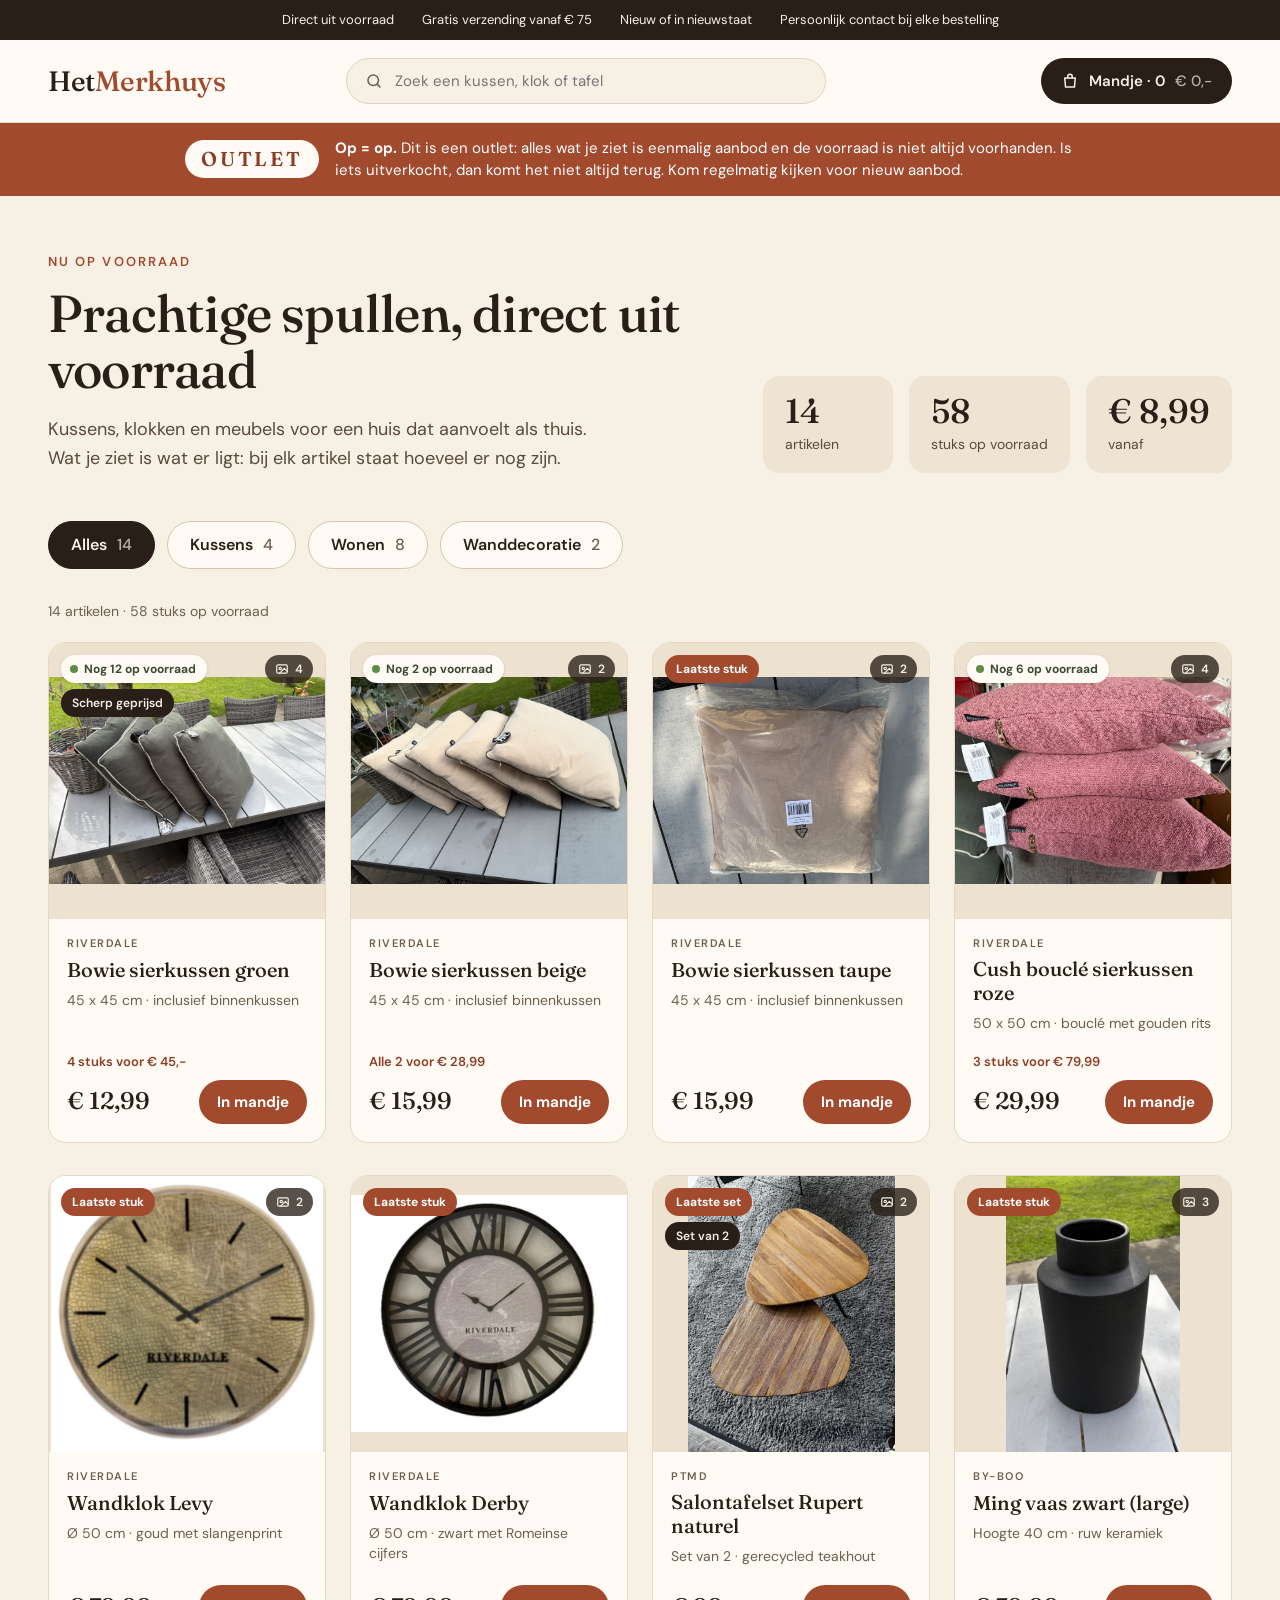
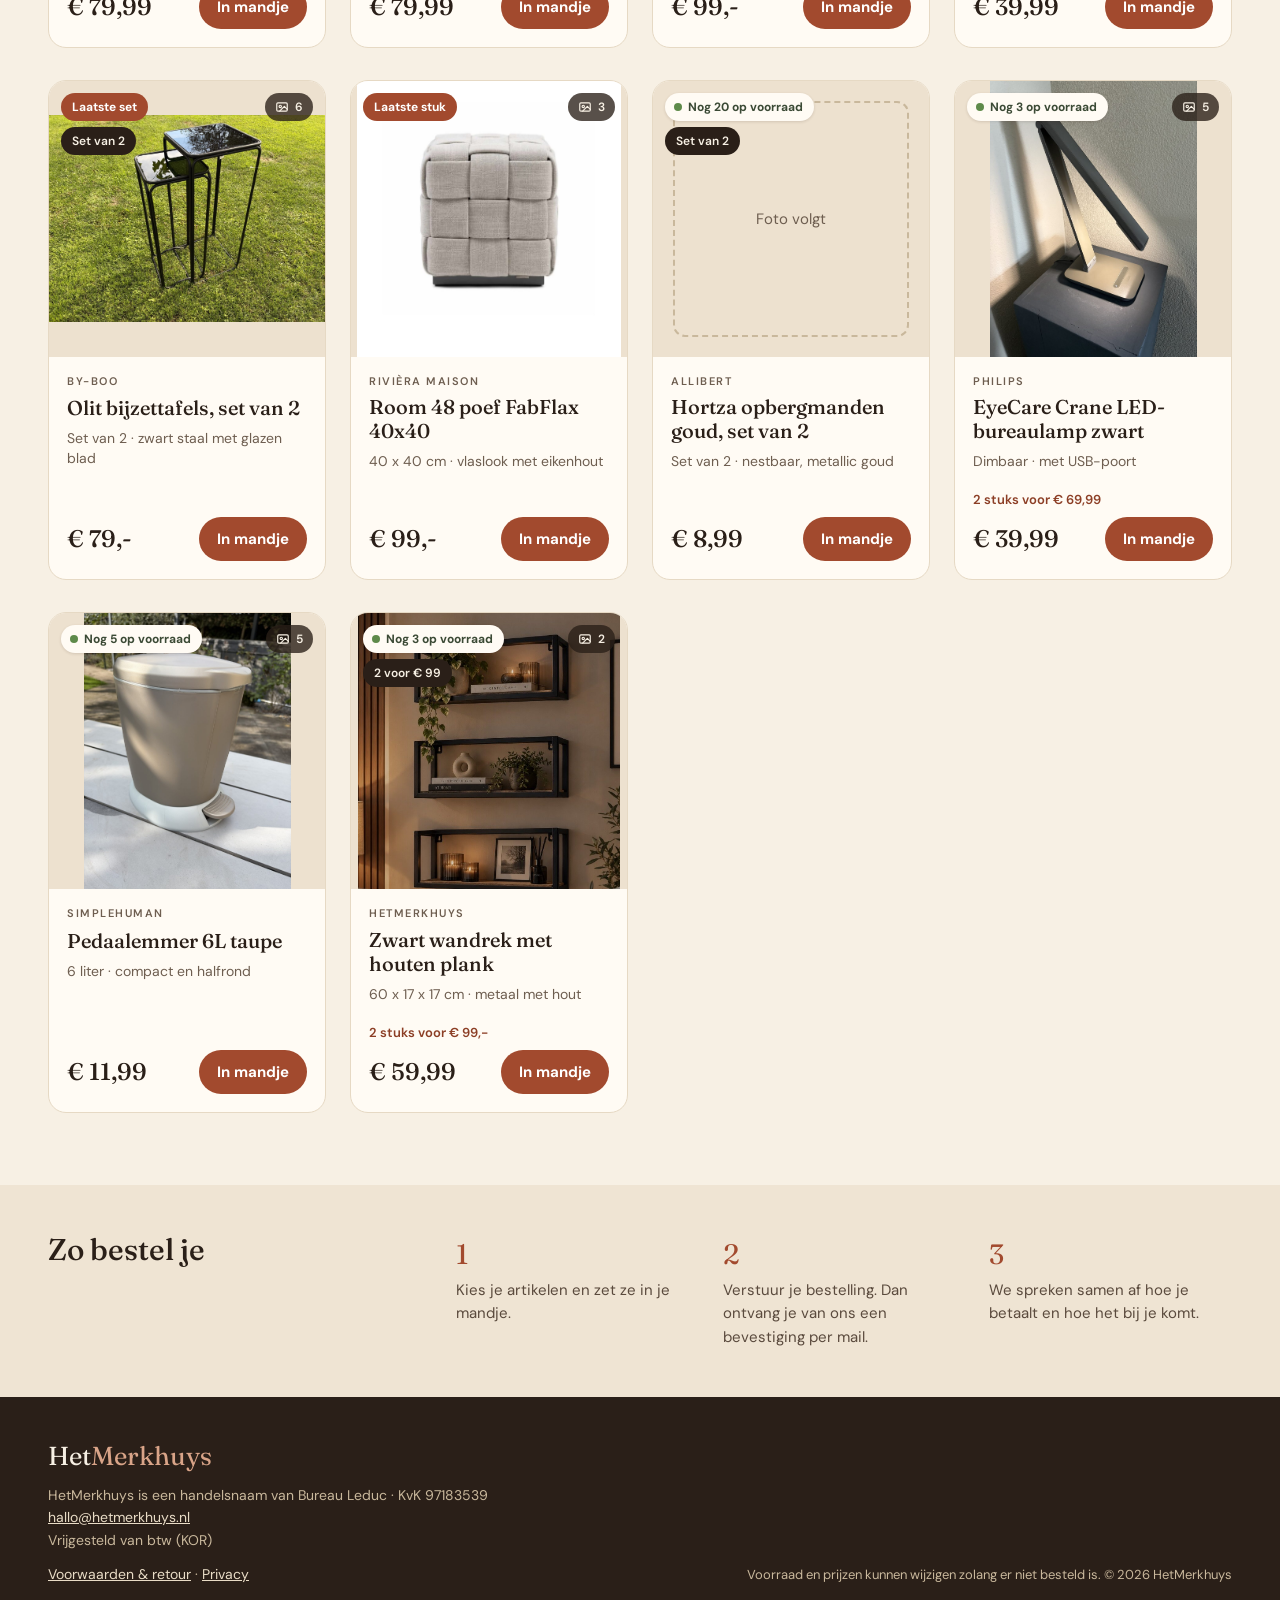
==== index.html @ 65bfba17 "Add files via upload" ====
<!DOCTYPE html>
<html lang="nl">
<head>
<meta charset="UTF-8">
<meta name="viewport" content="width=device-width, initial-scale=1.0">
<title>HetMerkhuys — Prachtige spullen, direct uit voorraad</title>
<meta name="description" content="HetMerkhuys: nieuwe sierkussens, wandklokken en woonaccessoires, direct uit voorraad leverbaar. Bij elk artikel zie je hoeveel er nog zijn.">

<link rel="preconnect" href="https://fonts.googleapis.com">
<link rel="preconnect" href="https://fonts.gstatic.com" crossorigin>
<link href="https://fonts.googleapis.com/css2?family=Fraunces:opsz,wght@9..144,400;9..144,500;9..144,600&family=DM+Sans:wght@400;500;600;700&display=swap" rel="stylesheet">

<link rel="icon" href="data:image/svg+xml,%3Csvg xmlns='http://www.w3.org/2000/svg' viewBox='0 0 100 100'%3E%3Crect width='100' height='100' rx='18' fill='%232A1F18'/%3E%3Ctext x='50' y='70' font-size='60' text-anchor='middle' fill='%23F7F0E4' font-family='Georgia,serif'%3EH%3C/text%3E%3C/svg%3E">

<link rel="stylesheet" href="style.css">
</head>
<body>

<a class="skip-link" href="#producten">Ga naar producten</a>

<div class="usp-bar">
  <span>Direct uit voorraad</span>
  <span>Gratis verzending vanaf € 75</span>
  <span>Nieuw of in nieuwstaat</span>
  <span>Persoonlijk contact bij elke bestelling</span>
</div>

<header class="site-header">
  <div class="wrap header__inner">
    <a href="#top" class="logo">Het<span>Merkhuys</span></a>

    <label class="search">
      <svg width="18" height="18" viewBox="0 0 24 24" fill="none" stroke="currentColor" stroke-width="2" stroke-linecap="round" aria-hidden="true"><circle cx="11" cy="11" r="7"></circle><path d="M20 20l-3.5-3.5"></path></svg>
      <input type="search" id="search-input" placeholder="Zoek een kussen, klok of tafel" aria-label="Zoek in het assortiment" autocomplete="off">
    </label>

    <button type="button" id="cart-toggle" class="cart-pill" aria-haspopup="dialog" aria-controls="cart-drawer" aria-expanded="false">
      <svg width="18" height="18" viewBox="0 0 24 24" fill="none" stroke="currentColor" stroke-width="2" stroke-linecap="round" stroke-linejoin="round" aria-hidden="true"><path d="M5 8h14l-1 12H6L5 8z"></path><path d="M9 8V6a3 3 0 0 1 6 0v2"></path></svg>
      <span>Mandje · <span id="cart-count">0</span></span>
      <span class="cart-pill__total" id="cart-total">€ 0,00</span>
    </button>
  </div>
</header>

<section class="outlet" aria-label="Outlet">
  <div class="wrap outlet__inner">
    <span class="outlet__tag">Outlet</span>
    <p><strong>Op = op.</strong> Dit is een outlet: alles wat je ziet is eenmalig aanbod en de voorraad is niet altijd voorhanden. Is iets uitverkocht, dan komt het niet altijd terug. Kom regelmatig kijken voor nieuw aanbod.</p>
  </div>
</section>

<main id="top">

  <section class="wrap intro">
    <div class="intro__text">
      <p class="eyebrow">Nu op voorraad</p>
      <h1>Prachtige spullen, direct uit voorraad</h1>
      <p class="intro__lead">Kussens, klokken en meubels voor een huis dat aanvoelt als thuis. Wat je ziet is wat er ligt: bij elk artikel staat hoeveel er nog zijn.</p>
    </div>
    <div class="stats" aria-label="Het aanbod in cijfers">
      <div class="stat"><div class="stat__num" id="stat-items">0</div><div class="stat__label">artikelen</div></div>
      <div class="stat"><div class="stat__num" id="stat-pieces">0</div><div class="stat__label">stuks op voorraad</div></div>
      <div class="stat"><div class="stat__num" id="stat-from">–</div><div class="stat__label">vanaf</div></div>
    </div>
  </section>

  <section class="wrap cats" aria-label="Categorieën">
    <div class="cats__row" id="cat-pills" role="group" aria-label="Categorieën"></div>
  </section>

  <section class="wrap products" id="producten">
    <p class="products__count" id="shown-label" aria-live="polite"></p>
    <div class="no-results" id="no-results" hidden>
      <p class="no-results__title">Niets gevonden</p>
      <p>Probeer een andere zoekterm of kies een andere categorie.</p>
    </div>
    <div class="grid" id="grid">
      <noscript><p>Zet JavaScript aan om het aanbod te bekijken, of mail ons op <a href="mailto:hallo@hetmerkhuys.nl">hallo@hetmerkhuys.nl</a>.</p></noscript>
    </div>
  </section>

  <section class="how">
    <div class="wrap how__inner">
      <h2>Zo bestel je</h2>
      <ol class="how__steps">
        <li><span class="how__num">1</span><p>Kies je artikelen en zet ze in je mandje.</p></li>
        <li><span class="how__num">2</span><p>Verstuur je bestelling. Dan ontvang je van ons een bevestiging per mail.</p></li>
        <li><span class="how__num">3</span><p>We spreken samen af hoe je betaalt en hoe het bij je komt.</p></li>
      </ol>
    </div>
  </section>

</main>

<footer class="site-footer">
  <div class="wrap footer__inner">
    <div>
      <div class="footer__logo">Het<span>Merkhuys</span></div>
      <p>HetMerkhuys is een handelsnaam van Bureau Leduc &middot; KvK 97183539<br>
      <a href="mailto:hallo@hetmerkhuys.nl">hallo@hetmerkhuys.nl</a><br>
      Vrijgesteld van btw (KOR)</p>
      <p class="footer__links"><a href="voorwaarden.html">Voorwaarden &amp; retour</a> &middot; <a href="privacy.html">Privacy</a></p>
    </div>
    <p class="footer__note">Voorraad en prijzen kunnen wijzigen zolang er niet besteld is. &copy; <span id="year"></span> HetMerkhuys</p>
  </div>
</footer>

<!-- Mandjebalk -->
<div class="cartbar" id="cartbar" hidden>
  <div class="cartbar__inner">
    <span id="cartbar-text"></span>
    <button type="button" class="btn btn--accent" id="cartbar-open">Mandje bekijken</button>
  </div>
</div>

<!-- Melding -->
<div class="toast" id="toast" role="status" aria-live="polite"></div>

<!-- Mandje (zijpaneel) -->
<div class="overlay" id="cart-overlay" hidden></div>
<aside class="drawer" id="cart-drawer" role="dialog" aria-modal="true" aria-label="Je mandje" aria-hidden="true">
  <div class="drawer__head">
    <h2>Je mandje</h2>
    <button type="button" class="iconbtn" id="cart-close" aria-label="Mandje sluiten">
      <svg width="18" height="18" viewBox="0 0 24 24" fill="none" stroke="currentColor" stroke-width="2.2" stroke-linecap="round" aria-hidden="true"><path d="M6 6l12 12M18 6L6 18"></path></svg>
    </button>
  </div>
  <p class="drawer__empty" id="cart-empty">Je mandje is nog leeg. Kies iets moois uit het aanbod.</p>
  <ul class="drawer__items" id="cart-items"></ul>
  <div class="drawer__foot">
    <fieldset class="delivery">
      <legend>Levering</legend>
      <label class="delivery__opt"><input type="radio" name="delivery" value="verzenden" checked><span>Verzenden met PostNL <small>(binnen Nederland)</small></span></label>
      <label class="delivery__opt"><input type="radio" name="delivery" value="ophalen"><span>Ophalen <small>(gratis)</small></span></label>
    </fieldset>
    <div class="drawer__row"><span>Producten</span><span id="cart-goods">€ 0,00</span></div>
    <div class="drawer__row"><span>Verzending</span><span id="cart-ship">–</span></div>
    <p class="drawer__shiphint" id="cart-shiphint"></p>
    <div class="drawer__total"><span>Totaal</span><strong id="cart-sum">€ 0,00</strong></div>
    <p class="drawer__hint" id="cart-hint">Gratis verzending (PostNL, Nederland) vanaf € 75 geldt voor bestellingen die in één gemiddeld pakket passen (max. 10 kg en 100 x 50 x 50 cm). Per extra pakket rekenen we € 6,95. Je bestelt door ons een mail te sturen. Daarna spreken we samen af hoe je betaalt en hoe het bij je komt. Binnen 14 dagen retour mogelijk, retourkosten zijn voor de klant. Zie <a href="voorwaarden.html">voorwaarden &amp; retour</a>.</p>
    <p class="drawer__error" id="cart-error" role="alert" hidden></p>
    <a class="btn btn--accent btn--block" id="cart-checkout" href="#" aria-disabled="true">Bestelling versturen</a>
  </div>
</aside>

<!-- Productdetail -->
<div class="modal" id="modal" hidden>
  <div class="modal__box" id="modal-box" role="dialog" aria-modal="true" aria-labelledby="detail-title" tabindex="-1"></div>
</div>

<script src="script.js"></script>
</body>
</html>
---- style.css ----
/* ============================================
   HetMerkhuys — warme, rustige webshop
   Kleuren: crème, terracotta, donkerbruin, saliegroen
   ============================================ */

:root {
  --bg: #F7F0E4;
  --surface: #FFFBF4;
  --tan: #EDE1CF;
  --tan-2: #EFE4D3;
  --line: #E6D9C4;
  --line-2: #D6C7AE;
  --text: #2A1F18;
  --text-2: #4A3C30;
  --muted: #6E5E50;
  --accent: #A24A2E;
  --accent-dark: #8C3E25;
  --olive: #3B4A35;
  --olive-bg: #E4E8D8;
  --green: #5E8A4A;
  --serif: 'Fraunces', Georgia, 'Times New Roman', serif;
  --sans: 'DM Sans', system-ui, -apple-system, 'Segoe UI', sans-serif;
}

*, *::before, *::after { box-sizing: border-box; }

html { scroll-behavior: smooth; }

body {
  margin: 0;
  background: var(--bg);
  color: var(--text);
  font-family: var(--sans);
  font-size: 16px;
  line-height: 1.5;
  -webkit-font-smoothing: antialiased;
}

body.is-locked { overflow: hidden; }

img { max-width: 100%; display: block; }
button, input { font-family: inherit; }
button { cursor: pointer; }
a { color: inherit; }

button:focus-visible, a:focus-visible, input:focus-visible, [tabindex]:focus-visible {
  outline: 3px solid var(--accent);
  outline-offset: 2px;
}

.wrap { max-width: 1280px; margin: 0 auto; padding-left: 48px; padding-right: 48px; }

.skip-link {
  position: absolute; left: -9999px; top: 8px; z-index: 500;
  background: var(--text); color: var(--bg); padding: 10px 16px; border-radius: 8px;
}
.skip-link:focus { left: 8px; }

/* ---- Vertrouwensbalk ---- */
.usp-bar {
  background: var(--text); color: var(--bg); font-size: 13px;
  padding: 10px 24px; display: flex; justify-content: center; gap: 28px; flex-wrap: wrap; text-align: center;
}

/* ---- Header ---- */
.site-header { background: var(--surface); border-bottom: 1px solid var(--line); }
.header__inner { display: flex; align-items: center; gap: 24px; flex-wrap: wrap; padding-top: 18px; padding-bottom: 18px; }

.logo {
  font-family: var(--serif); font-size: 28px; font-weight: 500;
  color: var(--text); text-decoration: none; letter-spacing: -0.01em;
}
.logo span { color: var(--accent); }

.search {
  flex: 1 1 280px; max-width: 480px; margin: 0 auto;
  display: flex; align-items: center; gap: 10px;
  background: var(--bg); border: 1px solid #E0D2BC; border-radius: 999px;
  padding: 0 18px; height: 46px; color: var(--muted);
}
.search input {
  flex: 1; min-width: 0; height: 100%; border: 0; background: transparent;
  font-size: 15px; color: var(--text); outline: none;
}
.search:focus-within { outline: 3px solid var(--accent); outline-offset: 2px; }

.cart-pill {
  display: inline-flex; align-items: center; gap: 10px; margin-left: auto;
  background: var(--text); color: var(--bg); border: 0; border-radius: 999px;
  padding: 0 20px; height: 46px; font-size: 15px; font-weight: 600;
}
.cart-pill__total { opacity: .7; font-weight: 500; }

/* ---- Outlet-banner ---- */
.outlet { background: var(--accent); color: #fff; }
.outlet__inner { display: flex; align-items: center; justify-content: center; gap: 16px; padding-top: 14px; padding-bottom: 14px; }
.outlet__tag {
  flex: none; background: var(--surface); color: var(--accent-dark); font-family: var(--serif);
  font-size: 20px; font-weight: 600; letter-spacing: .14em; text-transform: uppercase;
  padding: 4px 16px; border-radius: 999px;
}
.outlet p { margin: 0; font-size: 15px; line-height: 1.5; max-width: 760px; }

/* ---- Intro ---- */
.intro { display: flex; gap: 48px; align-items: flex-end; flex-wrap: wrap; padding-top: 56px; padding-bottom: 24px; }
.intro__text { flex: 1 1 520px; min-width: 0; }
.eyebrow { margin: 0 0 14px; font-size: 13px; letter-spacing: .16em; text-transform: uppercase; color: var(--accent); font-weight: 600; }
.intro h1 {
  margin: 0 0 18px; font-family: var(--serif); font-size: 52px; line-height: 1.08;
  font-weight: 500; letter-spacing: -0.015em; max-width: 640px;
}
.intro__lead { margin: 0; font-size: 18px; line-height: 1.6; color: #5A4A3D; max-width: 560px; }

.stats { display: flex; gap: 16px; flex-wrap: wrap; }
.stat { background: var(--tan-2); border-radius: 16px; padding: 18px 22px; min-width: 130px; }
.stat__num { font-family: var(--serif); font-size: 34px; font-weight: 500; line-height: 1; }
.stat__label { margin-top: 6px; font-size: 14px; color: #5A4A3D; }

/* ---- Categorieën ---- */
.cats { padding-top: 24px; padding-bottom: 8px; }
.cats__row { display: flex; gap: 12px; flex-wrap: wrap; }
.pill {
  display: inline-flex; align-items: center; gap: 10px; height: 48px; padding: 0 22px;
  border-radius: 999px; border: 1.5px solid var(--line-2); background: var(--surface);
  color: var(--text); font-size: 16px; font-weight: 600;
}
.pill__count { color: var(--muted); font-weight: 500; }
.pill:hover { border-color: var(--text); }
.pill[aria-pressed="true"] { background: var(--text); border-color: var(--text); color: var(--bg); }
.pill[aria-pressed="true"] .pill__count { color: var(--bg); opacity: .7; }

/* ---- Producten ---- */
.products { padding-top: 24px; padding-bottom: 72px; }
.products__count { margin: 0 0 20px; font-size: 14px; color: var(--muted); }

.no-results {
  background: var(--surface); border: 1px dashed var(--line-2); border-radius: 18px;
  padding: 48px 24px; text-align: center; color: #5A4A3D; margin-bottom: 24px;
}
.no-results p { margin: 0; font-size: 15px; }
.no-results .no-results__title { font-family: var(--serif); font-size: 24px; margin-bottom: 6px; color: var(--text); }

.grid { display: grid; grid-template-columns: repeat(4, minmax(0, 1fr)); gap: 32px 24px; }

.tile {
  display: flex; flex-direction: column; background: var(--surface);
  border: 1px solid var(--line); border-radius: 18px; overflow: hidden;
  transition: box-shadow .2s ease, transform .2s ease;
}
.tile:hover { box-shadow: 0 16px 36px rgba(60, 40, 25, .14); transform: translateY(-3px); }

.tile__media { position: relative; aspect-ratio: 1 / 1; background: var(--tan); overflow: hidden; }
.tile__open { position: absolute; inset: 0; width: 100%; height: 100%; padding: 0; border: 0; background: transparent; display: block; }
.tile__open img { width: 100%; height: 100%; object-fit: contain; }
.tile__img2 { position: absolute; inset: 0; background: var(--tan); opacity: 0; transition: opacity .25s ease; }
.tile__media:hover .tile__img2, .tile__media:focus-within .tile__img2 { opacity: 1; }
.tile__nophoto {
  position: absolute; inset: 20px; border: 2px dashed #C9B89C; border-radius: 12px;
  display: flex; align-items: center; justify-content: center; color: var(--muted); font-size: 15px;
}

.badges { position: absolute; left: 12px; top: 12px; display: flex; flex-direction: column; align-items: flex-start; gap: 6px; pointer-events: none; }
.badge { font-size: 12px; font-weight: 700; padding: 5px 11px; border-radius: 999px; }
.badge--last { background: var(--accent); color: #fff; }
.badge--stock { background: var(--surface); color: var(--olive); display: inline-flex; align-items: center; gap: 6px; padding-left: 9px; box-shadow: 0 1px 3px rgba(60, 40, 25, .15); }
.badge--stock::before { content: ""; width: 8px; height: 8px; border-radius: 50%; background: var(--green); }
.badge--note { background: var(--text); color: var(--bg); font-weight: 600; }

.photocount {
  position: absolute; right: 12px; top: 12px; display: inline-flex; align-items: center; gap: 6px;
  background: rgba(42, 31, 24, .78); color: var(--bg); font-size: 12px; font-weight: 600;
  padding: 5px 10px; border-radius: 999px; pointer-events: none;
}

.tile__body { padding: 16px 18px 18px; display: flex; flex-direction: column; gap: 6px; flex: 1; }
.tile__brand { font-size: 11px; letter-spacing: .14em; text-transform: uppercase; color: var(--muted); font-weight: 600; }
.tile__name { margin: 0; }
.tile__name button {
  padding: 0; border: 0; background: none; text-align: left; color: var(--text);
  font-family: var(--serif); font-size: 20px; line-height: 1.2; font-weight: 500;
}
.tile__name button:hover { text-decoration: underline; text-underline-offset: 3px; }
.tile__spec { font-size: 14px; color: var(--muted); line-height: 1.4; }

.tile__buy { margin-top: auto; padding-top: 12px; display: flex; flex-direction: column; gap: 8px; }
.tile__buyrow { display: flex; align-items: center; justify-content: space-between; gap: 10px; }
.tile__price { font-family: var(--serif); font-size: 24px; font-weight: 500; line-height: 1.1; }
.tile__staffel { font-size: 13px; font-weight: 600; color: var(--accent-dark); }

.btn {
  display: inline-flex; align-items: center; justify-content: center; border: 0; border-radius: 999px;
  height: 44px; padding: 0 18px; font-size: 15px; font-weight: 700; white-space: nowrap; text-decoration: none;
  background: var(--accent); color: #fff; transition: background .15s ease;
}
.btn:hover { background: var(--text); }
.btn--accent { background: var(--accent); }
.btn--block { width: 100%; height: 52px; font-size: 16px; }
.btn[aria-disabled="true"] { opacity: .45; pointer-events: none; }
.tag-full {
  height: 44px; padding: 0 16px; border-radius: 999px; background: var(--olive-bg); color: var(--olive);
  font-size: 14px; font-weight: 700; display: inline-flex; align-items: center; white-space: nowrap;
}

/* ---- Zo bestel je ---- */
.how { background: var(--tan-2); }
.how__inner { display: flex; gap: 40px; flex-wrap: wrap; align-items: flex-start; padding-top: 48px; padding-bottom: 48px; }
.how h2 { margin: 0; flex: 1 1 260px; font-family: var(--serif); font-size: 30px; line-height: 1.15; font-weight: 500; }
.how__steps { flex: 2 1 560px; margin: 0; padding: 0; list-style: none; display: grid; grid-template-columns: repeat(3, minmax(0, 1fr)); gap: 24px; }
.how__num { display: block; font-family: var(--serif); font-size: 28px; color: var(--accent); }
.how__steps p { margin: 4px 0 0; font-size: 15px; line-height: 1.55; color: #5A4A3D; }

/* ---- Footer ---- */
.site-footer { background: var(--text); color: #E9DCC6; }
.footer__inner { display: flex; gap: 32px; flex-wrap: wrap; justify-content: space-between; align-items: flex-end; padding-top: 40px; padding-bottom: 40px; }
.footer__logo { font-family: var(--serif); font-size: 26px; color: var(--bg); }
.footer__logo span { color: #D9A488; }
.site-footer p { margin: 8px 0 0; font-size: 14px; line-height: 1.6; color: #C9B89C; }
.footer__note { font-size: 13px !important; margin: 0 !important; }

/* ---- Mandjebalk ---- */
.cartbar { position: fixed; left: 0; right: 0; bottom: 16px; z-index: 40; display: flex; justify-content: center; padding: 0 16px; pointer-events: none; }
.cartbar[hidden] { display: none; }
.cartbar__inner {
  pointer-events: auto; display: flex; align-items: center; gap: 20px; flex-wrap: wrap; justify-content: center;
  background: var(--text); color: var(--bg); border-radius: 999px; padding: 10px 10px 10px 26px;
  box-shadow: 0 14px 36px rgba(42, 31, 24, .35); font-size: 15px; font-weight: 600;
}
.cartbar .btn { height: 46px; padding: 0 24px; }
.cartbar .btn:hover { background: var(--accent-dark); }

/* ---- Melding ---- */
.toast {
  position: fixed; left: 50%; bottom: 96px; z-index: 300; transform: translate(-50%, 12px);
  background: var(--olive); color: #fff; padding: 12px 20px; border-radius: 999px; font-size: 14px; font-weight: 600;
  opacity: 0; pointer-events: none; transition: opacity .2s ease, transform .2s ease; max-width: calc(100% - 32px); text-align: center;
}
.toast.is-visible { opacity: 1; transform: translate(-50%, 0); }

/* ---- Mandje-zijpaneel ---- */
.overlay { position: fixed; inset: 0; z-index: 150; background: rgba(42, 31, 24, .55); opacity: 0; transition: opacity .25s ease; }
.overlay[hidden] { display: none; }
.overlay.is-visible { opacity: 1; }

.drawer {
  position: fixed; top: 0; right: 0; bottom: 0; z-index: 160; width: min(440px, 100%);
  background: var(--surface); display: flex; flex-direction: column;
  transform: translateX(100%); transition: transform .25s ease; visibility: hidden;
  box-shadow: -20px 0 60px rgba(42, 31, 24, .25);
}
.drawer.is-open { transform: none; visibility: visible; }
.drawer__head { display: flex; align-items: center; justify-content: space-between; padding: 20px 24px; border-bottom: 1px solid var(--line); }
.drawer__head h2 { margin: 0; font-family: var(--serif); font-size: 26px; font-weight: 500; }
.iconbtn {
  width: 44px; height: 44px; border-radius: 50%; border: 0; background: #F1E6D6; color: var(--text);
  display: inline-flex; align-items: center; justify-content: center;
}
.drawer__empty { margin: 0; padding: 32px 24px; color: var(--muted); }
.drawer__items { list-style: none; margin: 0; padding: 0; flex: 1; overflow-y: auto; }
.drawer__empty[hidden], .drawer__items[hidden] { display: none; }

.line { display: grid; grid-template-columns: 64px 1fr auto; gap: 14px; padding: 16px 24px; border-bottom: 1px solid var(--line); align-items: start; }
.line__img { width: 64px; height: 64px; border-radius: 10px; background: var(--tan); overflow: hidden; }
.line__img img { width: 100%; height: 100%; object-fit: contain; }
.line__name { margin: 0; font-family: var(--serif); font-size: 17px; line-height: 1.25; }
.line__meta { margin: 2px 0 0; font-size: 13px; color: var(--muted); }
.line__save { margin: 2px 0 0; font-size: 13px; font-weight: 600; color: var(--olive); }
.line__side { text-align: right; font-weight: 700; }
.line__ctrl { display: flex; align-items: center; gap: 12px; margin-top: 8px; }
.stepper { display: inline-flex; align-items: center; border: 1.5px solid var(--line-2); border-radius: 999px; background: #fff; height: 38px; }
.stepper button { width: 38px; height: 100%; border: 0; background: none; border-radius: 999px; display: inline-flex; align-items: center; justify-content: center; color: var(--text); }
.stepper button:disabled { opacity: .35; cursor: not-allowed; }
.stepper span { min-width: 24px; text-align: center; font-weight: 700; }
.line__remove { border: 0; background: none; padding: 0; font-size: 13px; color: var(--muted); text-decoration: underline; text-underline-offset: 3px; }

.drawer__foot { padding: 20px 24px 24px; border-top: 1px solid var(--line); background: var(--surface); }
.delivery { border: 0; margin: 0 0 14px; padding: 0; display: grid; gap: 8px; }
.delivery legend { padding: 0; margin-bottom: 8px; font-size: 12px; letter-spacing: .12em; text-transform: uppercase; font-weight: 700; color: var(--muted); }
.delivery__opt { display: flex; align-items: center; gap: 10px; border: 1.5px solid var(--line-2); border-radius: 12px; padding: 10px 14px; background: #fff; cursor: pointer; font-weight: 600; }
.delivery__opt:has(input:checked) { border-color: var(--text); background: #FBF4E8; }
.delivery__opt input { accent-color: var(--accent); width: 18px; height: 18px; margin: 0; }
.delivery__opt small { color: var(--muted); font-weight: 500; }
.drawer__row { display: flex; justify-content: space-between; font-size: 15px; margin-bottom: 4px; color: var(--text-2); }
.drawer__shiphint { margin: 4px 0 10px; font-size: 13px; font-weight: 600; color: var(--olive); min-height: 0; }
.drawer__shiphint:empty { display: none; }
.drawer__total { display: flex; justify-content: space-between; align-items: baseline; font-size: 17px; margin-bottom: 8px; }
.drawer__total strong { font-family: var(--serif); font-size: 28px; font-weight: 500; }
.drawer__hint { margin: 0 0 16px; font-size: 13px; color: var(--muted); line-height: 1.5; }

/* ---- Productdetail ---- */
.modal { position: fixed; inset: 0; z-index: 200; background: rgba(42, 31, 24, .6); overflow-y: auto; display: flex; align-items: flex-start; justify-content: center; padding: 4vh 20px; }
.modal[hidden] { display: none; }
.modal__box {
  position: relative; width: 100%; max-width: 1060px; background: var(--surface); border-radius: 24px; padding: 32px;
  box-shadow: 0 30px 80px rgba(42, 31, 24, .4); display: grid; grid-template-columns: minmax(0, 1.05fr) minmax(0, 1fr); gap: 40px;
}
.modal__box:focus { outline: none; }
.modal__close { position: absolute; right: 14px; top: 14px; z-index: 2; }

.gallery__main { aspect-ratio: 1 / 1; background: var(--tan); border-radius: 16px; overflow: hidden; display: flex; align-items: center; justify-content: center; color: var(--muted); }
.gallery__main img { width: 100%; height: 100%; object-fit: contain; }
.gallery__thumbs { display: flex; gap: 10px; margin-top: 12px; flex-wrap: wrap; }
.thumb { width: 76px; height: 76px; padding: 0; border-radius: 12px; border: 2.5px solid transparent; background: var(--tan); overflow: hidden; }
.thumb img { width: 100%; height: 100%; object-fit: contain; }
.thumb:hover { border-color: #8A7B6C; }
.thumb[aria-pressed="true"] { border-color: var(--text); }

.info { min-width: 0; display: flex; flex-direction: column; padding-top: 8px; }
.info__brand { font-size: 12px; letter-spacing: .14em; text-transform: uppercase; color: var(--muted); font-weight: 600; }
.info__title { margin: 6px 0 8px; font-family: var(--serif); font-size: 36px; line-height: 1.1; font-weight: 500; letter-spacing: -0.01em; padding-right: 48px; }
.info__spec { font-size: 15px; color: var(--muted); }
.info__price { display: flex; align-items: baseline; gap: 12px; margin-top: 18px; flex-wrap: wrap; }
.info__price strong { font-family: var(--serif); font-size: 38px; font-weight: 500; }
.info__worth { font-size: 15px; color: var(--muted); text-decoration: line-through; }
.info__stock { margin-top: 16px; display: flex; align-items: center; gap: 12px; flex-wrap: wrap; }
.stockpill { display: inline-flex; align-items: center; gap: 7px; background: var(--olive-bg); color: var(--olive); font-size: 14px; font-weight: 700; padding: 7px 14px; border-radius: 999px; }
.stockpill::before { content: ""; width: 9px; height: 9px; border-radius: 50%; background: var(--green); }
.dots { display: inline-flex; gap: 5px; flex-wrap: wrap; }
.dots i { width: 10px; height: 10px; border-radius: 3px; background: #8AA67A; display: inline-block; }
.info__desc { margin: 18px 0 0; font-size: 16px; line-height: 1.65; color: var(--text-2); }
.specs { margin: 18px 0 0; display: grid; grid-template-columns: auto 1fr; gap: 6px 20px; font-size: 14px; }
.specs dt { color: var(--muted); }
.specs dd { margin: 0; font-weight: 600; }

.tiers { margin-top: 22px; border: 1px solid #E0D2BC; border-radius: 14px; overflow: hidden; }
.tiers__head { background: #F1E6D6; padding: 9px 16px; font-size: 12px; letter-spacing: .12em; text-transform: uppercase; font-weight: 700; color: #5A4A3D; }
.tiers__row { display: flex; justify-content: space-between; gap: 12px; padding: 11px 16px; font-size: 15px; border-top: 1px solid #E0D2BC; }
.tiers__row small { color: var(--muted); font-size: 13px; font-weight: 500; }
.tiers__row.is-active { background: #FBE9DD; font-weight: 700; }

.buy { margin-top: 24px; display: flex; align-items: center; gap: 14px; flex-wrap: wrap; }
.buy .stepper { height: 52px; }
.buy .stepper button { width: 48px; }
.buy .btn { flex: 1 1 220px; height: 52px; padding: 0 24px; font-size: 16px; }
.info__save { margin: 10px 0 0; font-size: 14px; font-weight: 600; color: var(--olive); }
.info__cannot { margin: 24px 0 0; font-size: 15px; color: #5A4A3D; }

/* ---- Responsief ---- */
@media (max-width: 1100px) {
  .grid { grid-template-columns: repeat(3, minmax(0, 1fr)); }
}
@media (max-width: 820px) {
  .modal__box { grid-template-columns: minmax(0, 1fr); gap: 24px; }
  .how__steps { grid-template-columns: minmax(0, 1fr); }
}
@media (max-width: 760px) {
  .wrap { padding-left: 16px; padding-right: 16px; }
  .grid { grid-template-columns: repeat(2, minmax(0, 1fr)); gap: 20px 12px; }
  .intro h1 { font-size: 34px; }
  .intro { padding-top: 36px; gap: 28px; }
  .search { order: 3; flex-basis: 100%; max-width: none; }
  .tile__body { padding: 12px 12px 14px; }
  .tile__name button { font-size: 17px; }
  .tile__buyrow { flex-direction: column; align-items: stretch; gap: 8px; }
  .tile__buyrow .btn, .tile__buyrow .tag-full { width: 100%; justify-content: center; }
  .cart-pill__total { display: none; }
  .header__inner { gap: 12px; }
  .modal { padding: 0; }
  .modal__box { border-radius: 0; padding: 20px 16px 28px; min-height: 100%; }
  .info__title { font-size: 28px; }
  .cartbar__inner { padding-left: 18px; gap: 12px; }
  .outlet__inner { flex-direction: column; gap: 8px; text-align: center; }
  .outlet p { font-size: 14px; }
}
@media (prefers-reduced-motion: reduce) {
  html { scroll-behavior: auto; }
  * { transition: none !important; }
}

/* ---- Juridische pagina's ---- */
.legal { max-width: 820px; padding-top: 48px; padding-bottom: 64px; }
.legal h1 { font-family: var(--serif); font-weight: 500; font-size: 40px; line-height: 1.1; margin: 0 0 12px; }
.legal h2 { font-family: var(--serif); font-weight: 500; font-size: 22px; margin: 32px 0 8px; }
.legal p, .legal li { font-size: 16px; line-height: 1.65; color: var(--text-2); }
.legal ol { padding-left: 22px; }
.legal a { color: var(--accent); }
.legal__lead { font-size: 18px !important; color: var(--muted) !important; }
.legal__date { margin-top: 32px; font-size: 14px !important; color: var(--muted) !important; }
.legal__back { margin-left: auto; font-size: 14px; color: var(--accent); text-decoration: none; font-weight: 600; }
.footer__links a, .site-footer a { color: #E9DCC6; }
.footer__links { margin-top: 12px !important; }

.drawer__error { margin: 0 0 12px; padding: 10px 12px; border-radius: 10px; background: #F6DDD3; color: #7A2B14; font-size: 14px; line-height: 1.45; }
.drawer__error[hidden] { display: none; }
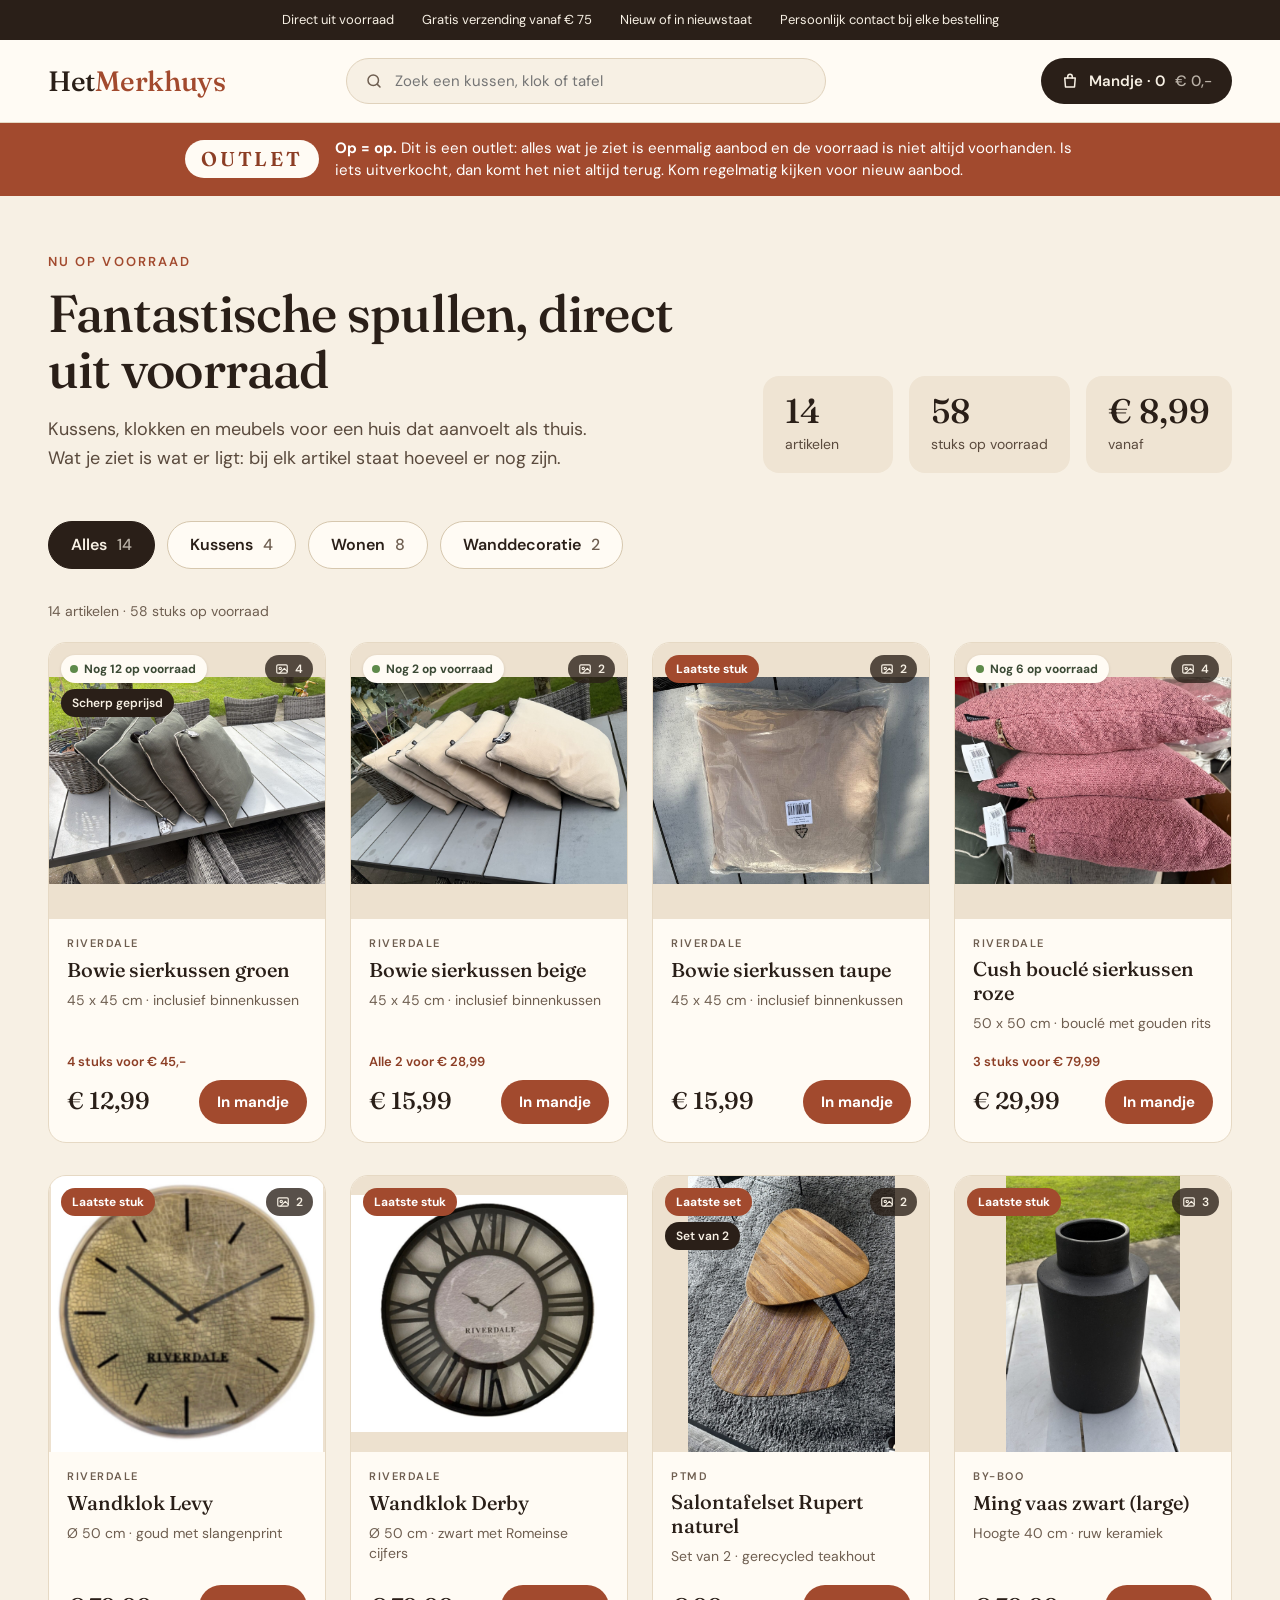
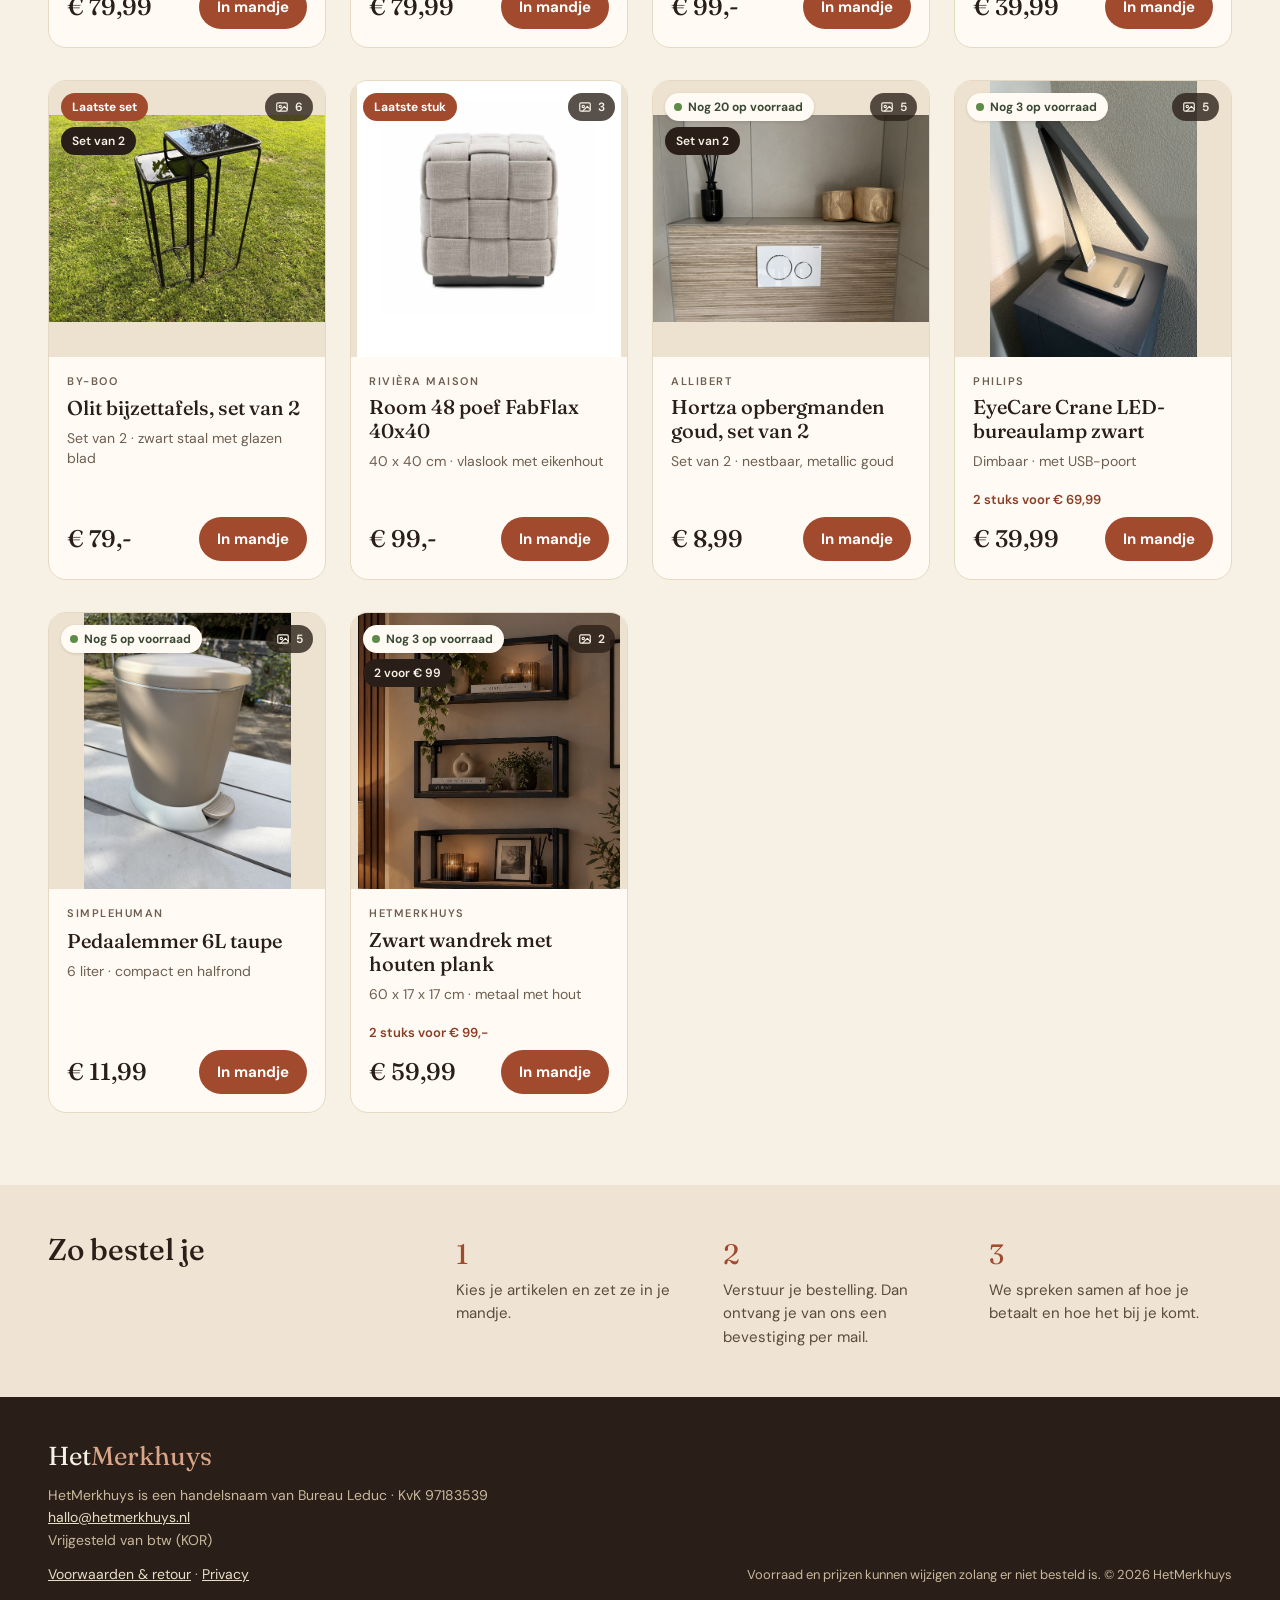
==== commit 2757ea37: "Add files via upload" ====
--- a/index.html
+++ b/index.html
@@ -3,7 +3,7 @@
 <head>
 <meta charset="UTF-8">
 <meta name="viewport" content="width=device-width, initial-scale=1.0">
-<title>HetMerkhuys — Prachtige spullen, direct uit voorraad</title>
+<title>HetMerkhuys — Fantastische spullen, direct uit voorraad</title>
 <meta name="description" content="HetMerkhuys: nieuwe sierkussens, wandklokken en woonaccessoires, direct uit voorraad leverbaar. Bij elk artikel zie je hoeveel er nog zijn.">
 
 <link rel="preconnect" href="https://fonts.googleapis.com">
@@ -54,7 +54,7 @@
   <section class="wrap intro">
     <div class="intro__text">
       <p class="eyebrow">Nu op voorraad</p>
-      <h1>Prachtige spullen, direct uit voorraad</h1>
+      <h1>Fantastische spullen, direct uit voorraad</h1>
       <p class="intro__lead">Kussens, klokken en meubels voor een huis dat aanvoelt als thuis. Wat je ziet is wat er ligt: bij elk artikel staat hoeveel er nog zijn.</p>
     </div>
     <div class="stats" aria-label="Het aanbod in cijfers">
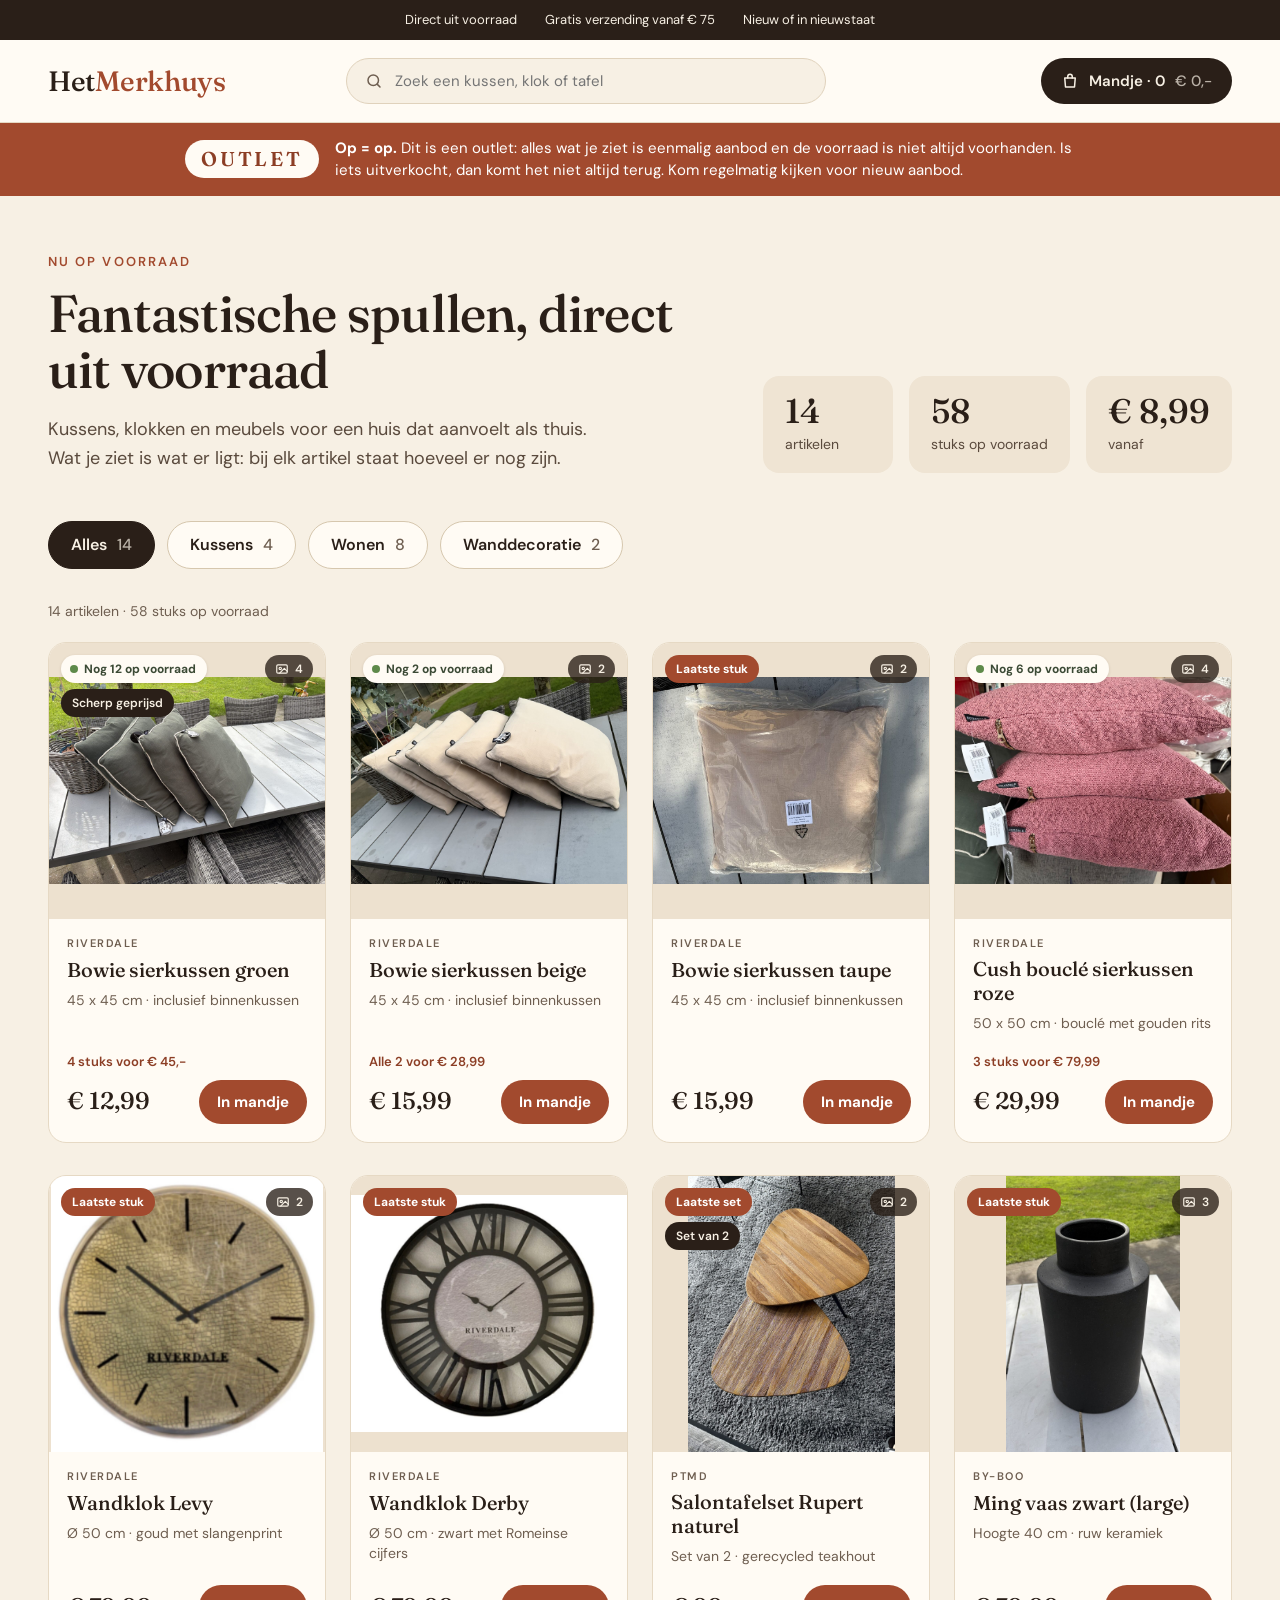
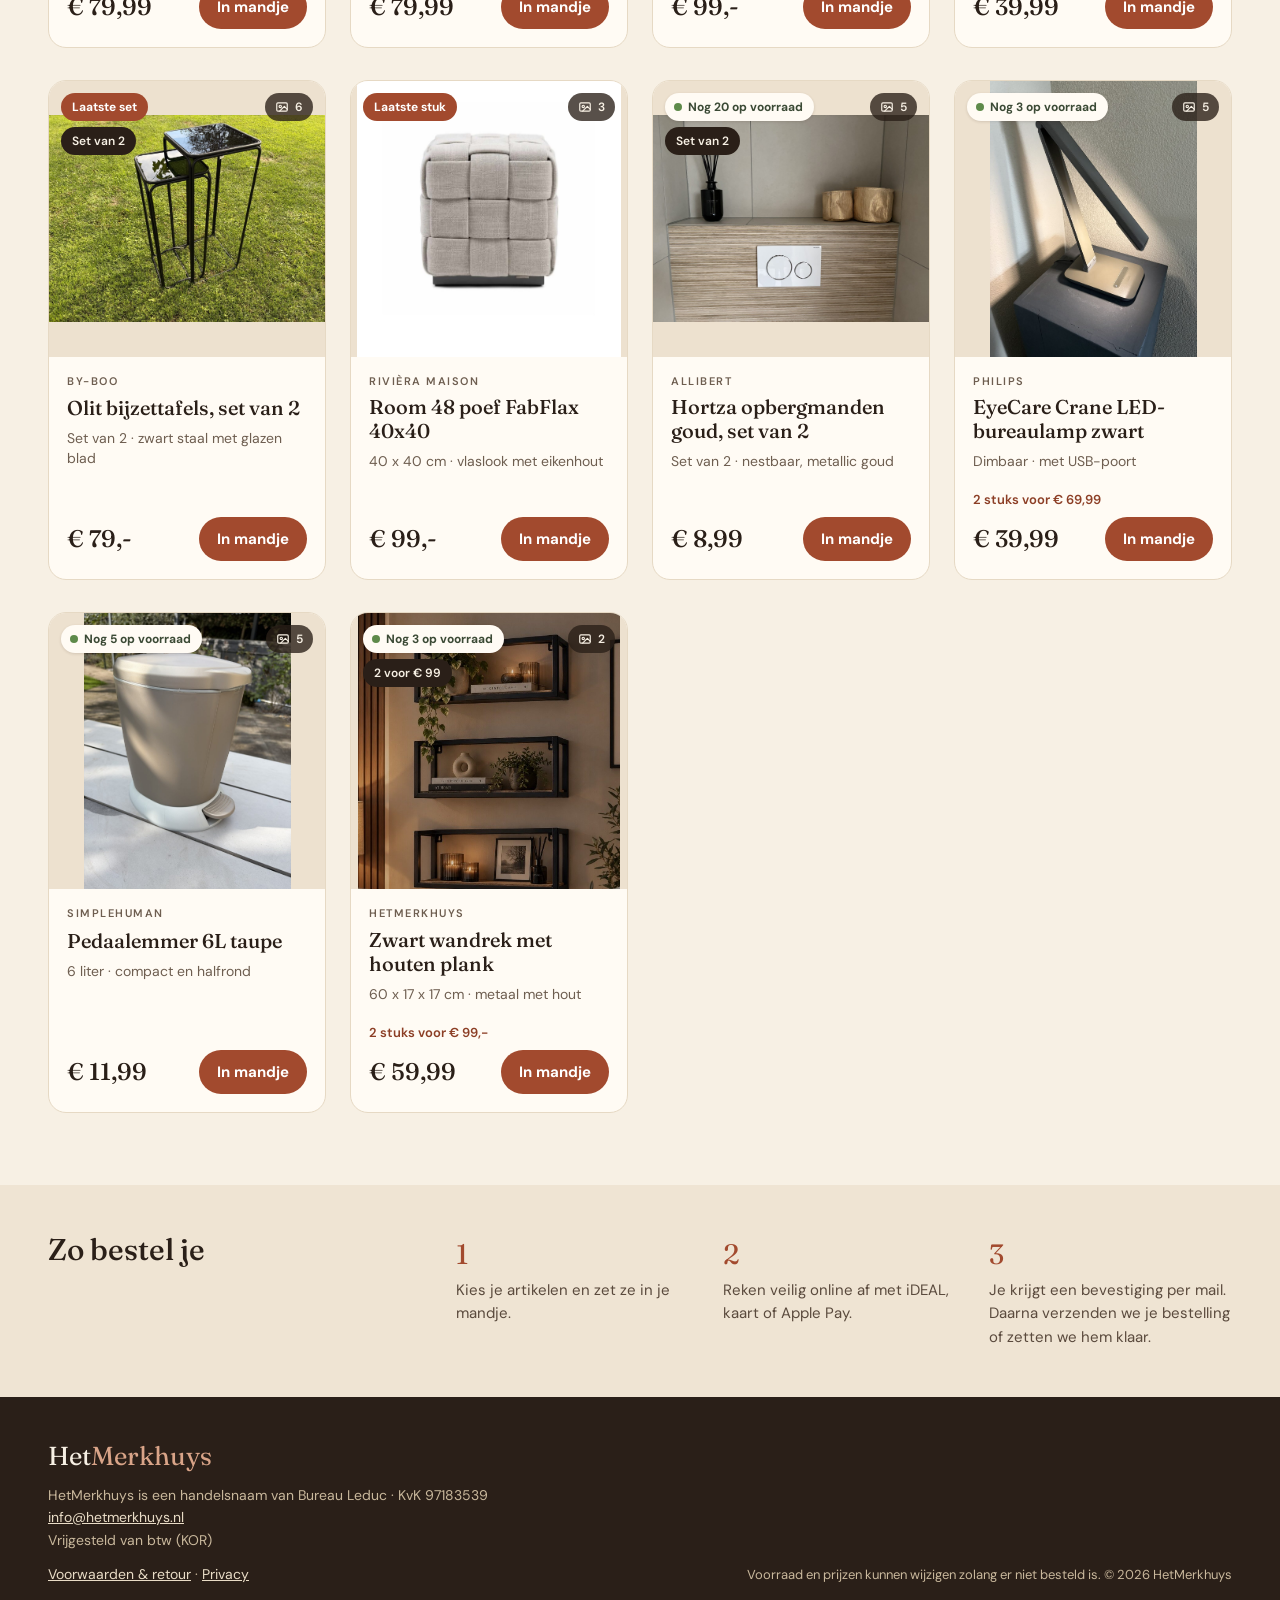
==== commit c6487975: "Add files via upload" ====
--- a/index.html
+++ b/index.html
@@ -22,7 +22,6 @@
   <span>Direct uit voorraad</span>
   <span>Gratis verzending vanaf € 75</span>
   <span>Nieuw of in nieuwstaat</span>
-  <span>Persoonlijk contact bij elke bestelling</span>
 </div>
 
 <header class="site-header">
@@ -75,7 +74,7 @@
       <p>Probeer een andere zoekterm of kies een andere categorie.</p>
     </div>
     <div class="grid" id="grid">
-      <noscript><p>Zet JavaScript aan om het aanbod te bekijken, of mail ons op <a href="mailto:hallo@hetmerkhuys.nl">hallo@hetmerkhuys.nl</a>.</p></noscript>
+      <noscript><p>Zet JavaScript aan om het aanbod te bekijken, of mail ons op <a href="mailto:info@hetmerkhuys.nl">info@hetmerkhuys.nl</a>.</p></noscript>
     </div>
   </section>
 
@@ -84,8 +83,8 @@
       <h2>Zo bestel je</h2>
       <ol class="how__steps">
         <li><span class="how__num">1</span><p>Kies je artikelen en zet ze in je mandje.</p></li>
-        <li><span class="how__num">2</span><p>Verstuur je bestelling. Dan ontvang je van ons een bevestiging per mail.</p></li>
-        <li><span class="how__num">3</span><p>We spreken samen af hoe je betaalt en hoe het bij je komt.</p></li>
+        <li><span class="how__num">2</span><p>Reken veilig online af met iDEAL, kaart of Apple Pay.</p></li>
+        <li><span class="how__num">3</span><p>Je krijgt een bevestiging per mail. Daarna verzenden we je bestelling of zetten we hem klaar.</p></li>
       </ol>
     </div>
   </section>
@@ -97,7 +96,7 @@
     <div>
       <div class="footer__logo">Het<span>Merkhuys</span></div>
       <p>HetMerkhuys is een handelsnaam van Bureau Leduc &middot; KvK 97183539<br>
-      <a href="mailto:hallo@hetmerkhuys.nl">hallo@hetmerkhuys.nl</a><br>
+      <a href="mailto:info@hetmerkhuys.nl">info@hetmerkhuys.nl</a><br>
       Vrijgesteld van btw (KOR)</p>
       <p class="footer__links"><a href="voorwaarden.html">Voorwaarden &amp; retour</a> &middot; <a href="privacy.html">Privacy</a></p>
     </div>
--- a/style.css
+++ b/style.css
@@ -373,6 +373,7 @@
 .legal p, .legal li { font-size: 16px; line-height: 1.65; color: var(--text-2); }
 .legal ol { padding-left: 22px; }
 .legal a { color: var(--accent); }
+.legal a.btn { color: #fff; }
 .legal__lead { font-size: 18px !important; color: var(--muted) !important; }
 .legal__date { margin-top: 32px; font-size: 14px !important; color: var(--muted) !important; }
 .legal__back { margin-left: auto; font-size: 14px; color: var(--accent); text-decoration: none; font-weight: 600; }
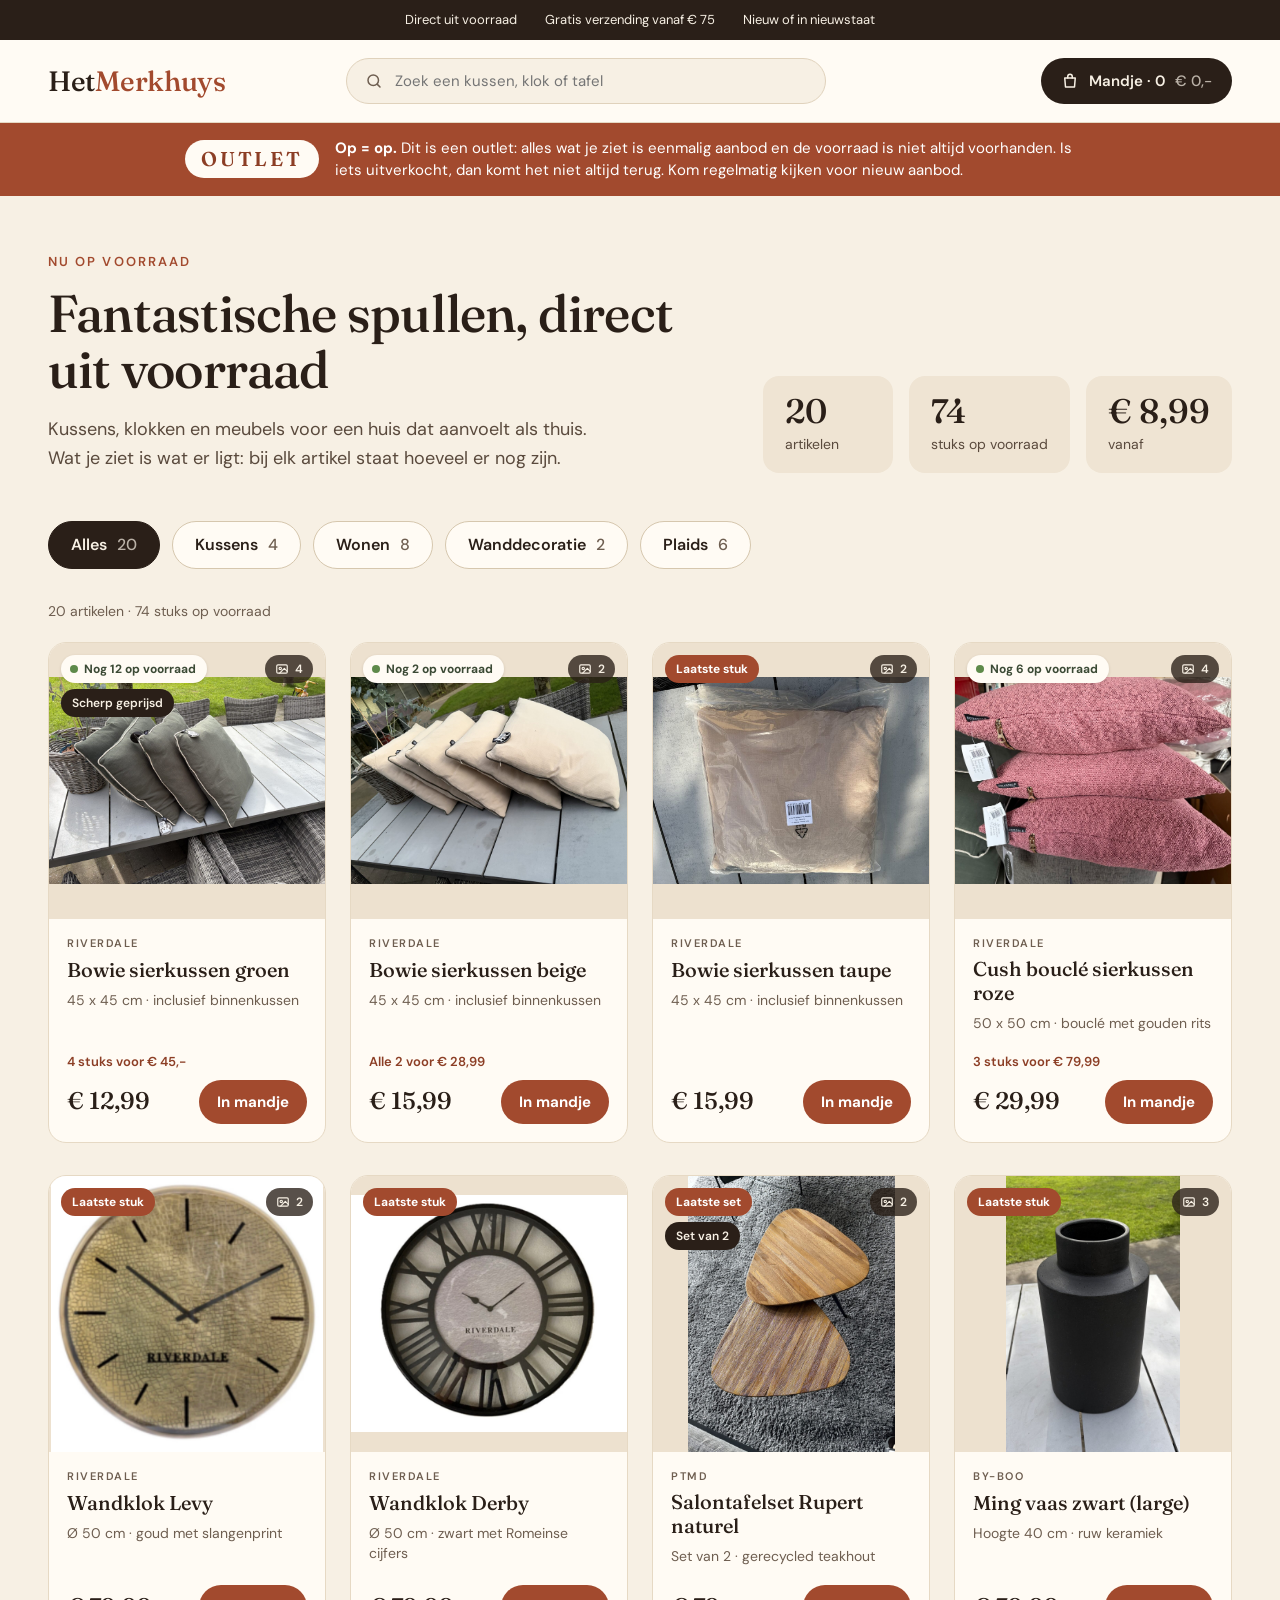
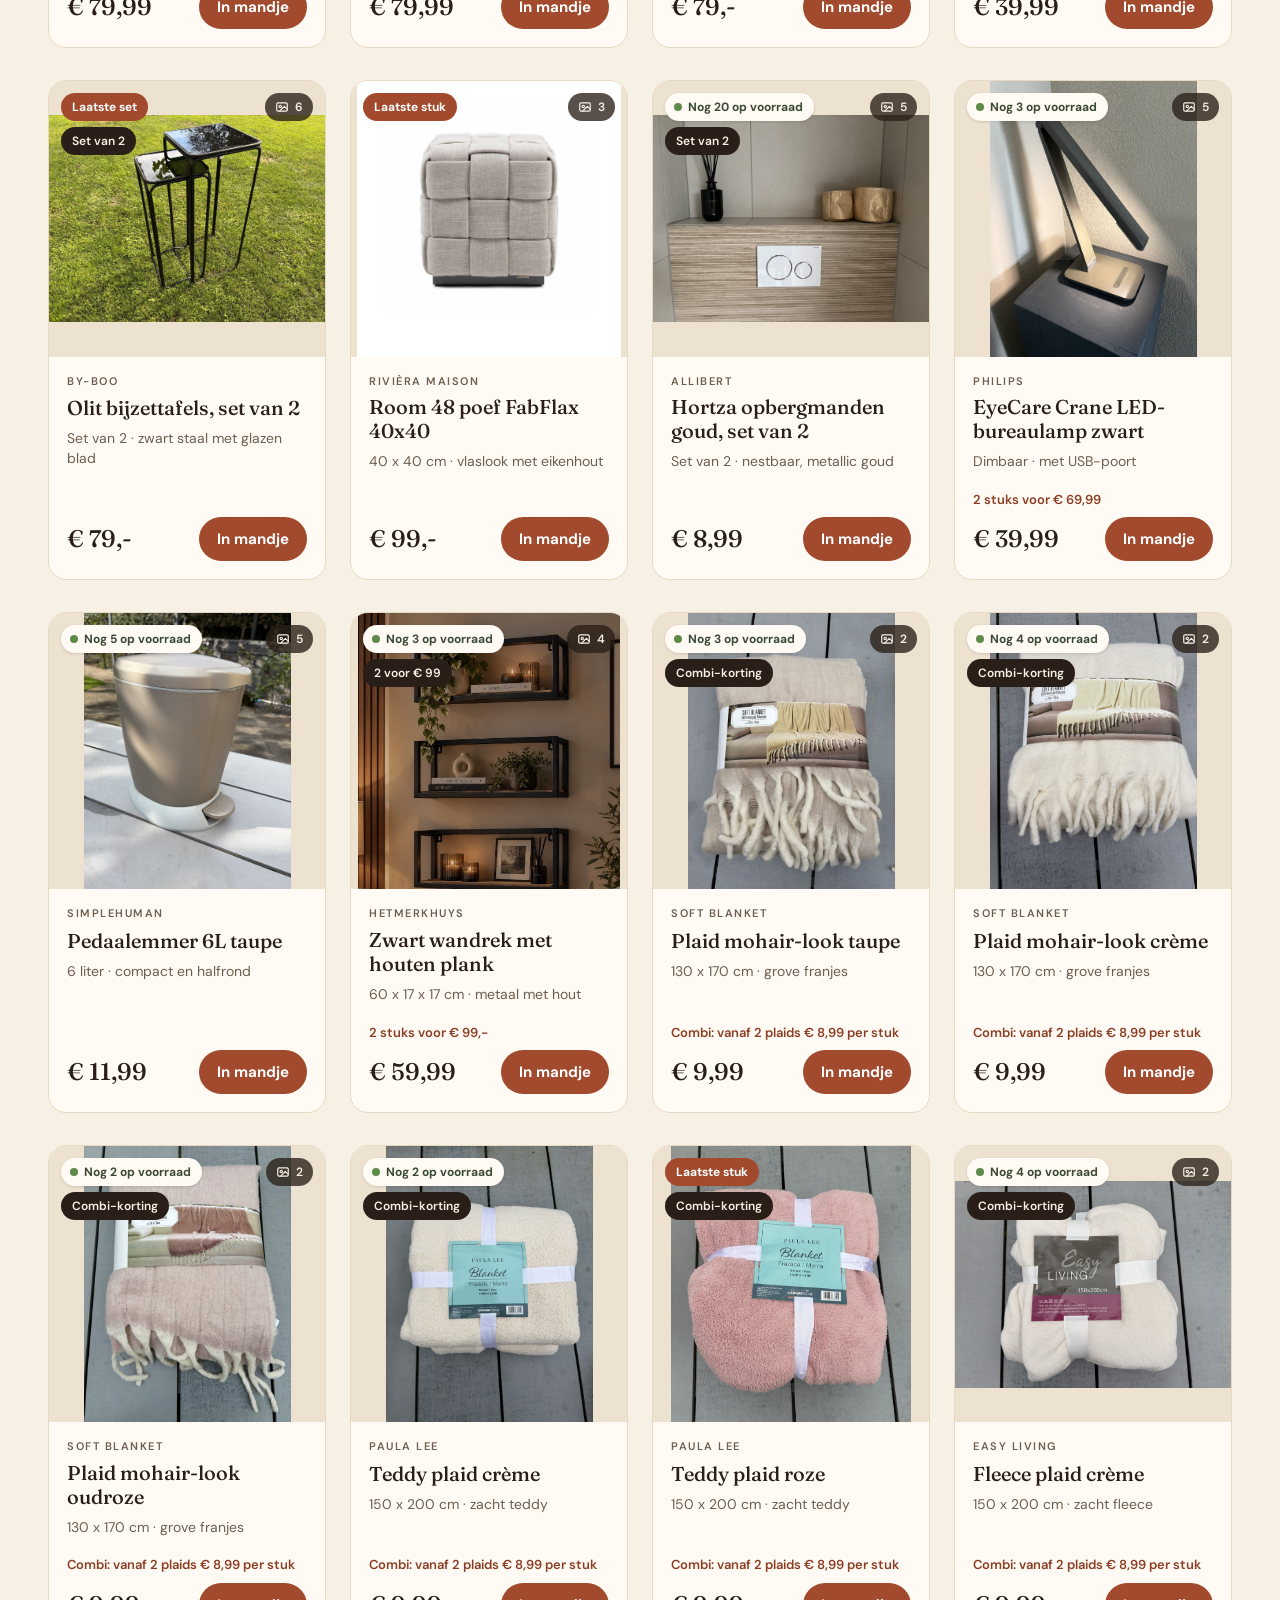
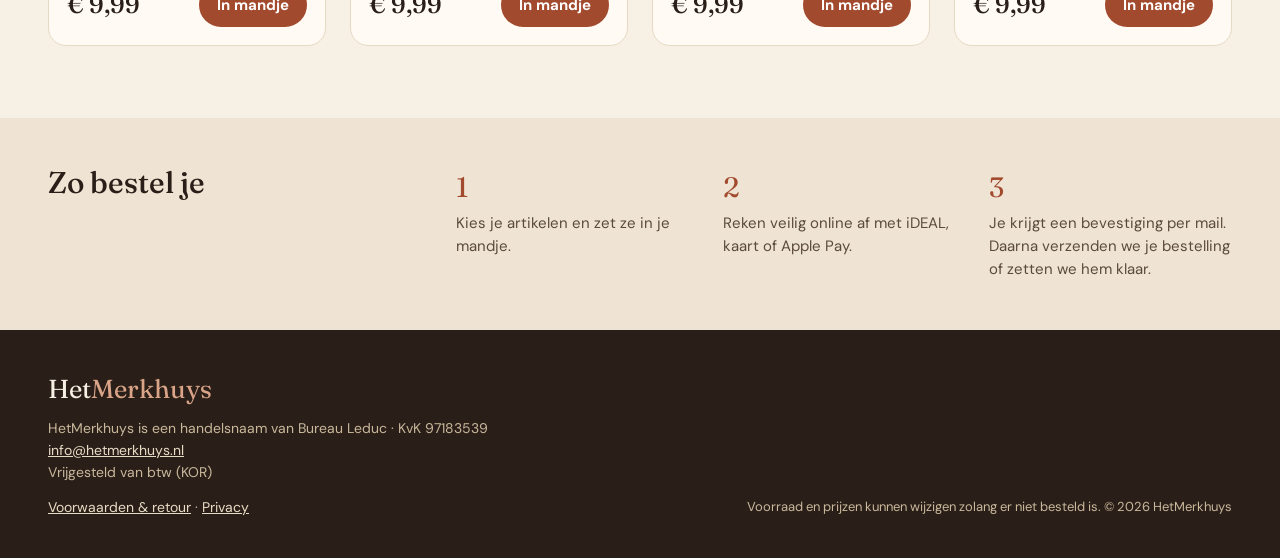
==== commit 8a965c40: "Add files via upload" ====
--- a/index.html
+++ b/index.html
@@ -4,7 +4,7 @@
 <meta charset="UTF-8">
 <meta name="viewport" content="width=device-width, initial-scale=1.0">
 <title>HetMerkhuys — Fantastische spullen, direct uit voorraad</title>
-<meta name="description" content="HetMerkhuys: nieuwe sierkussens, wandklokken en woonaccessoires, direct uit voorraad leverbaar. Bij elk artikel zie je hoeveel er nog zijn.">
+<meta name="description" content="HetMerkhuys: nieuwe sierkussens, plaids, wandklokken en woonaccessoires, direct uit voorraad leverbaar. Bij elk artikel zie je hoeveel er nog zijn.">
 
 <link rel="preconnect" href="https://fonts.googleapis.com">
 <link rel="preconnect" href="https://fonts.gstatic.com" crossorigin>
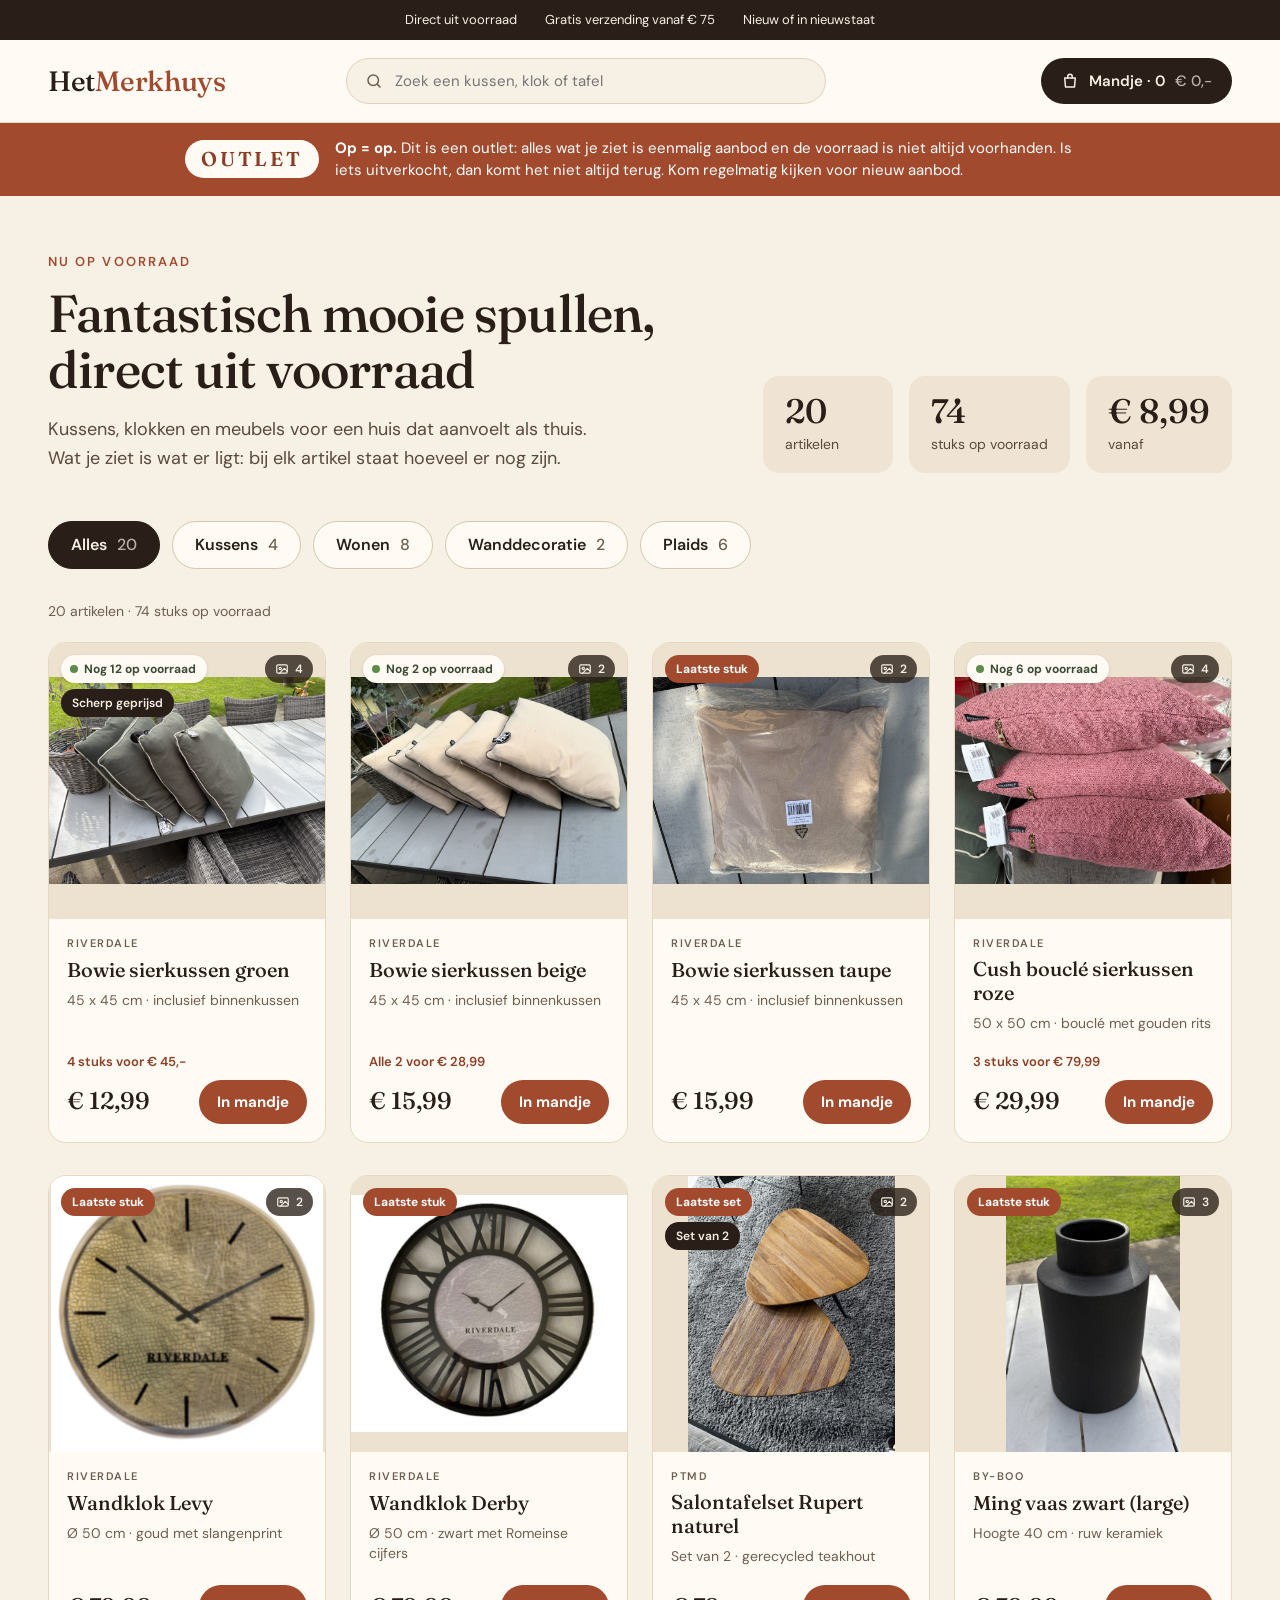
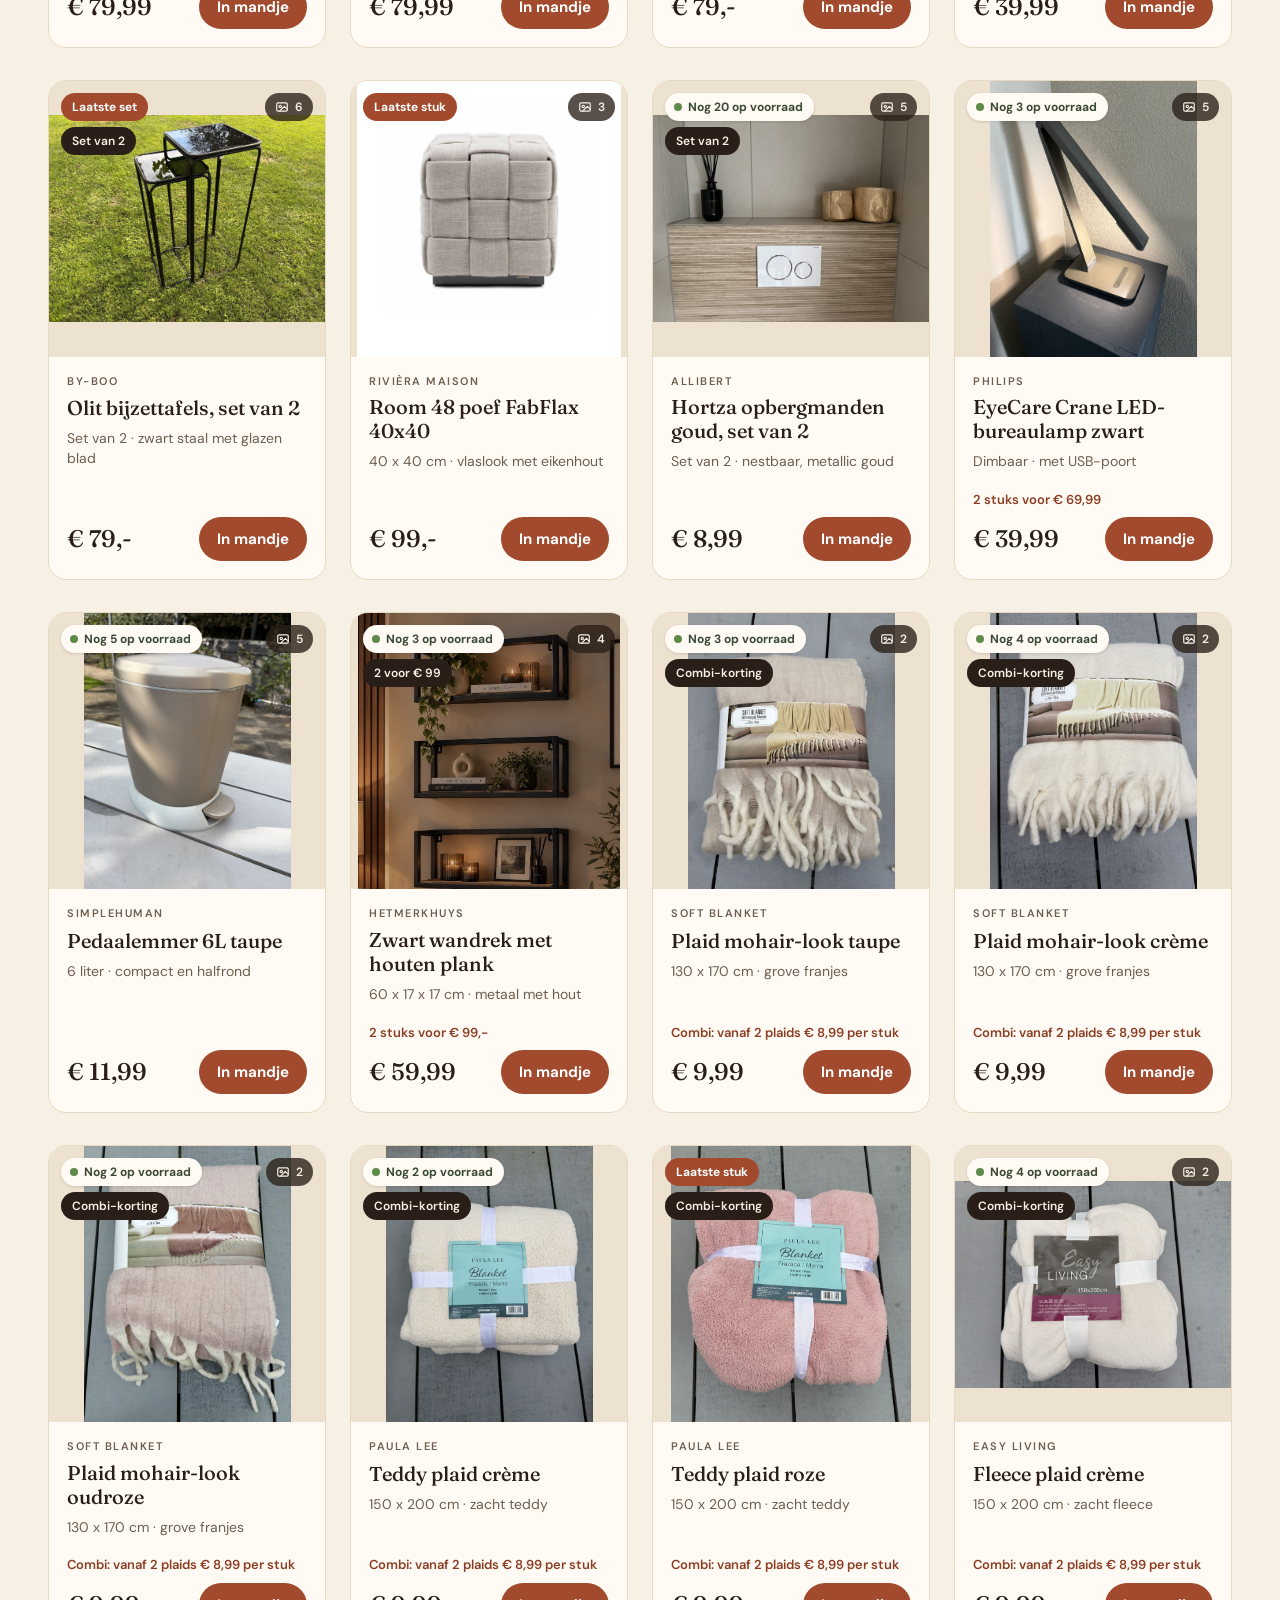
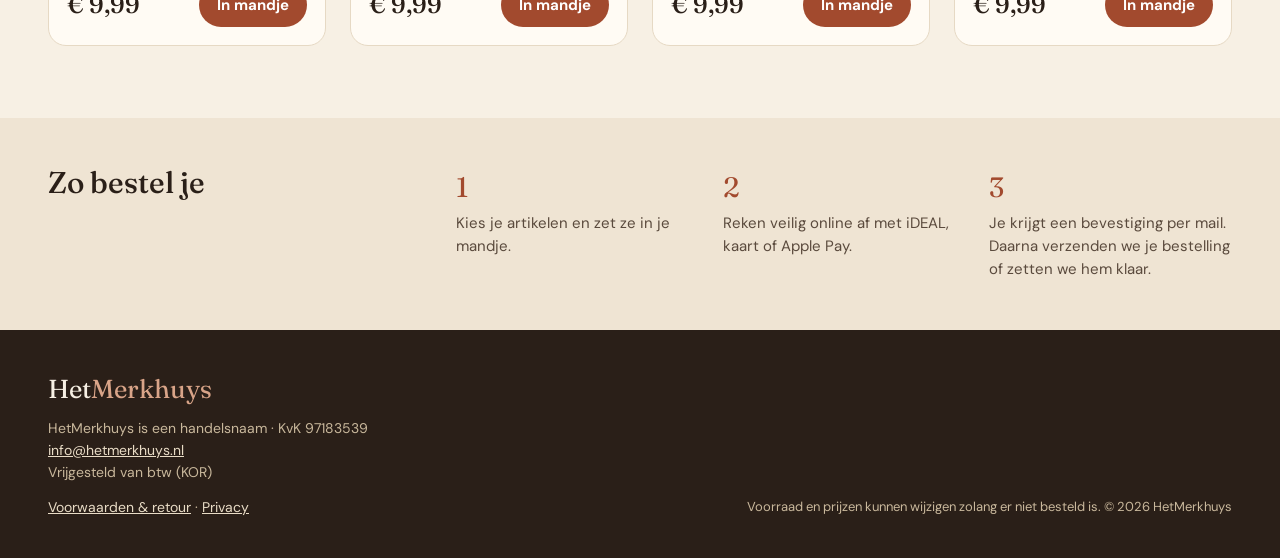
==== commit 96ff81a6: "Add files via upload" ====
--- a/index.html
+++ b/index.html
@@ -3,7 +3,7 @@
 <head>
 <meta charset="UTF-8">
 <meta name="viewport" content="width=device-width, initial-scale=1.0">
-<title>HetMerkhuys — Fantastische spullen, direct uit voorraad</title>
+<title>HetMerkhuys — Fantastisch mooie spullen, direct uit voorraad</title>
 <meta name="description" content="HetMerkhuys: nieuwe sierkussens, plaids, wandklokken en woonaccessoires, direct uit voorraad leverbaar. Bij elk artikel zie je hoeveel er nog zijn.">
 
 <link rel="preconnect" href="https://fonts.googleapis.com">
@@ -53,7 +53,7 @@
   <section class="wrap intro">
     <div class="intro__text">
       <p class="eyebrow">Nu op voorraad</p>
-      <h1>Fantastische spullen, direct uit voorraad</h1>
+      <h1>Fantastisch mooie spullen, direct uit voorraad</h1>
       <p class="intro__lead">Kussens, klokken en meubels voor een huis dat aanvoelt als thuis. Wat je ziet is wat er ligt: bij elk artikel staat hoeveel er nog zijn.</p>
     </div>
     <div class="stats" aria-label="Het aanbod in cijfers">
@@ -95,7 +95,7 @@
   <div class="wrap footer__inner">
     <div>
       <div class="footer__logo">Het<span>Merkhuys</span></div>
-      <p>HetMerkhuys is een handelsnaam van Bureau Leduc &middot; KvK 97183539<br>
+      <p>HetMerkhuys is een handelsnaam &middot; KvK 97183539<br>
       <a href="mailto:info@hetmerkhuys.nl">info@hetmerkhuys.nl</a><br>
       Vrijgesteld van btw (KOR)</p>
       <p class="footer__links"><a href="voorwaarden.html">Voorwaarden &amp; retour</a> &middot; <a href="privacy.html">Privacy</a></p>
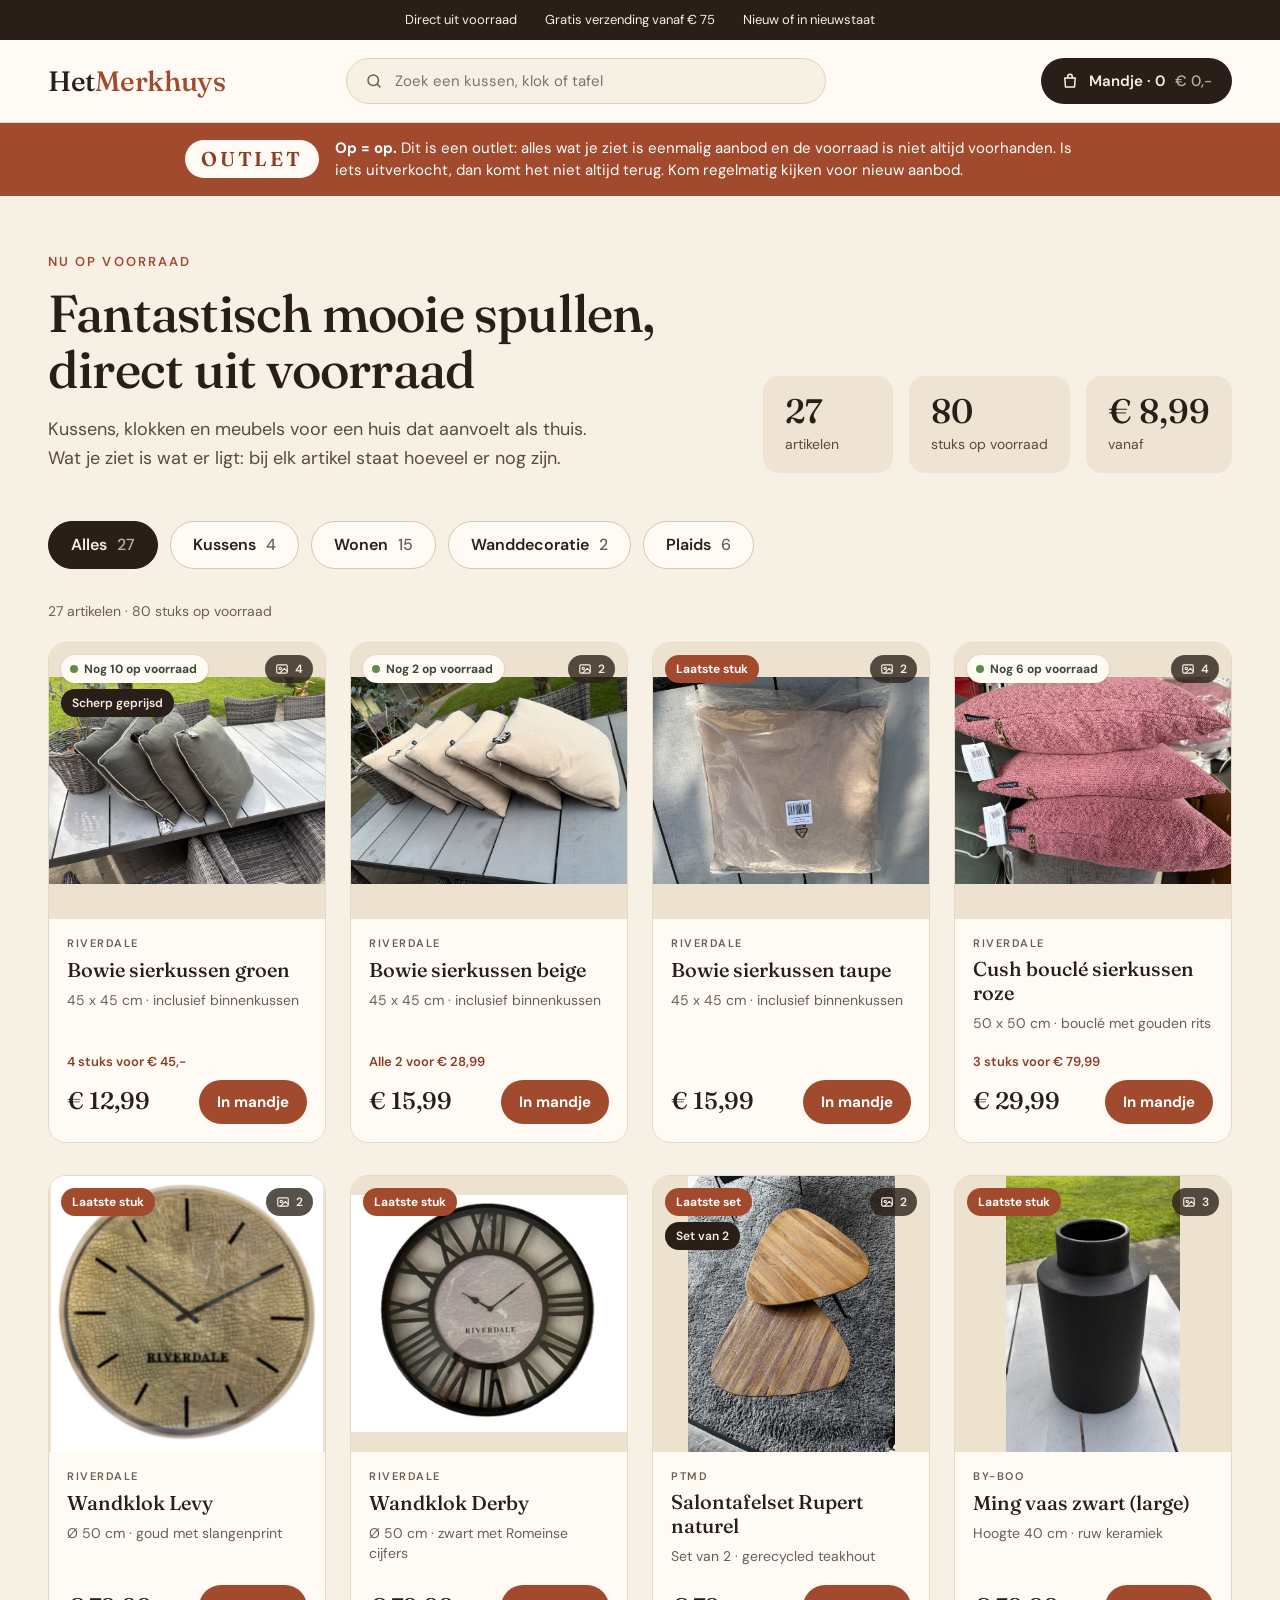
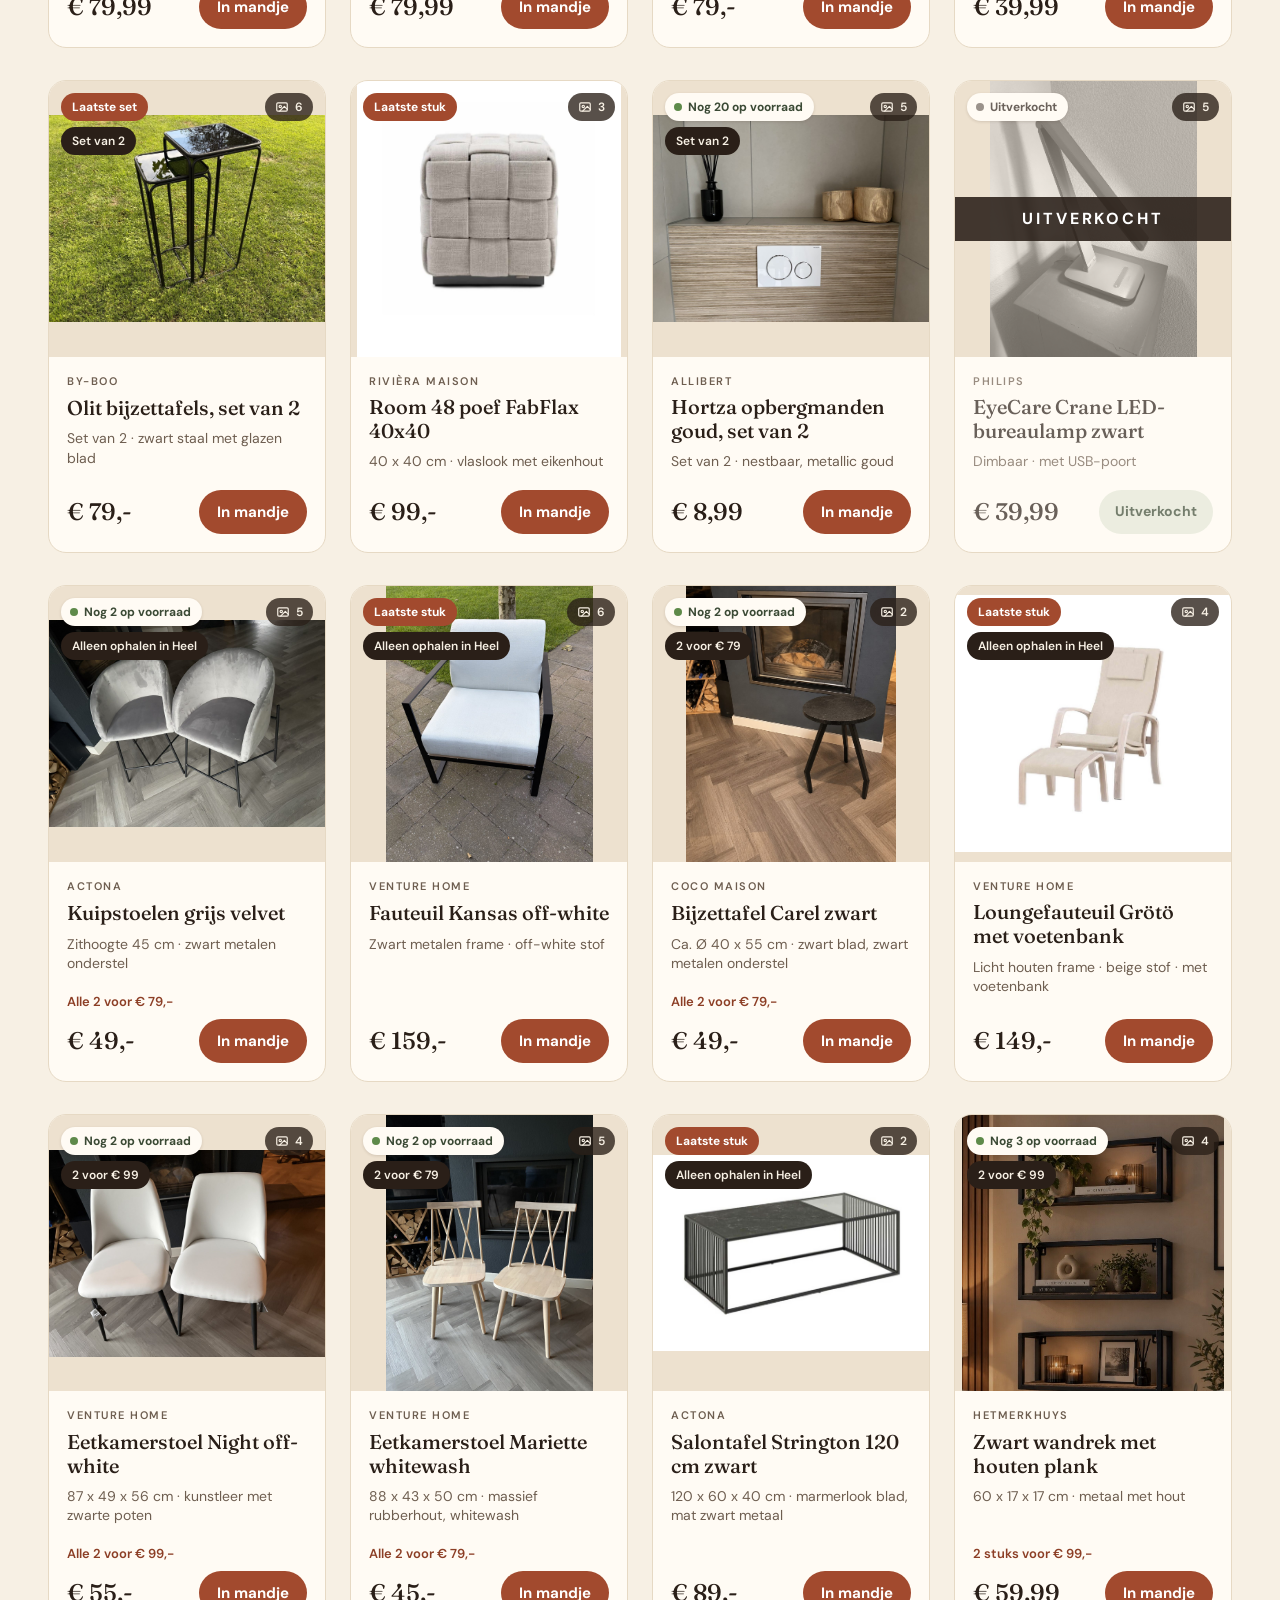
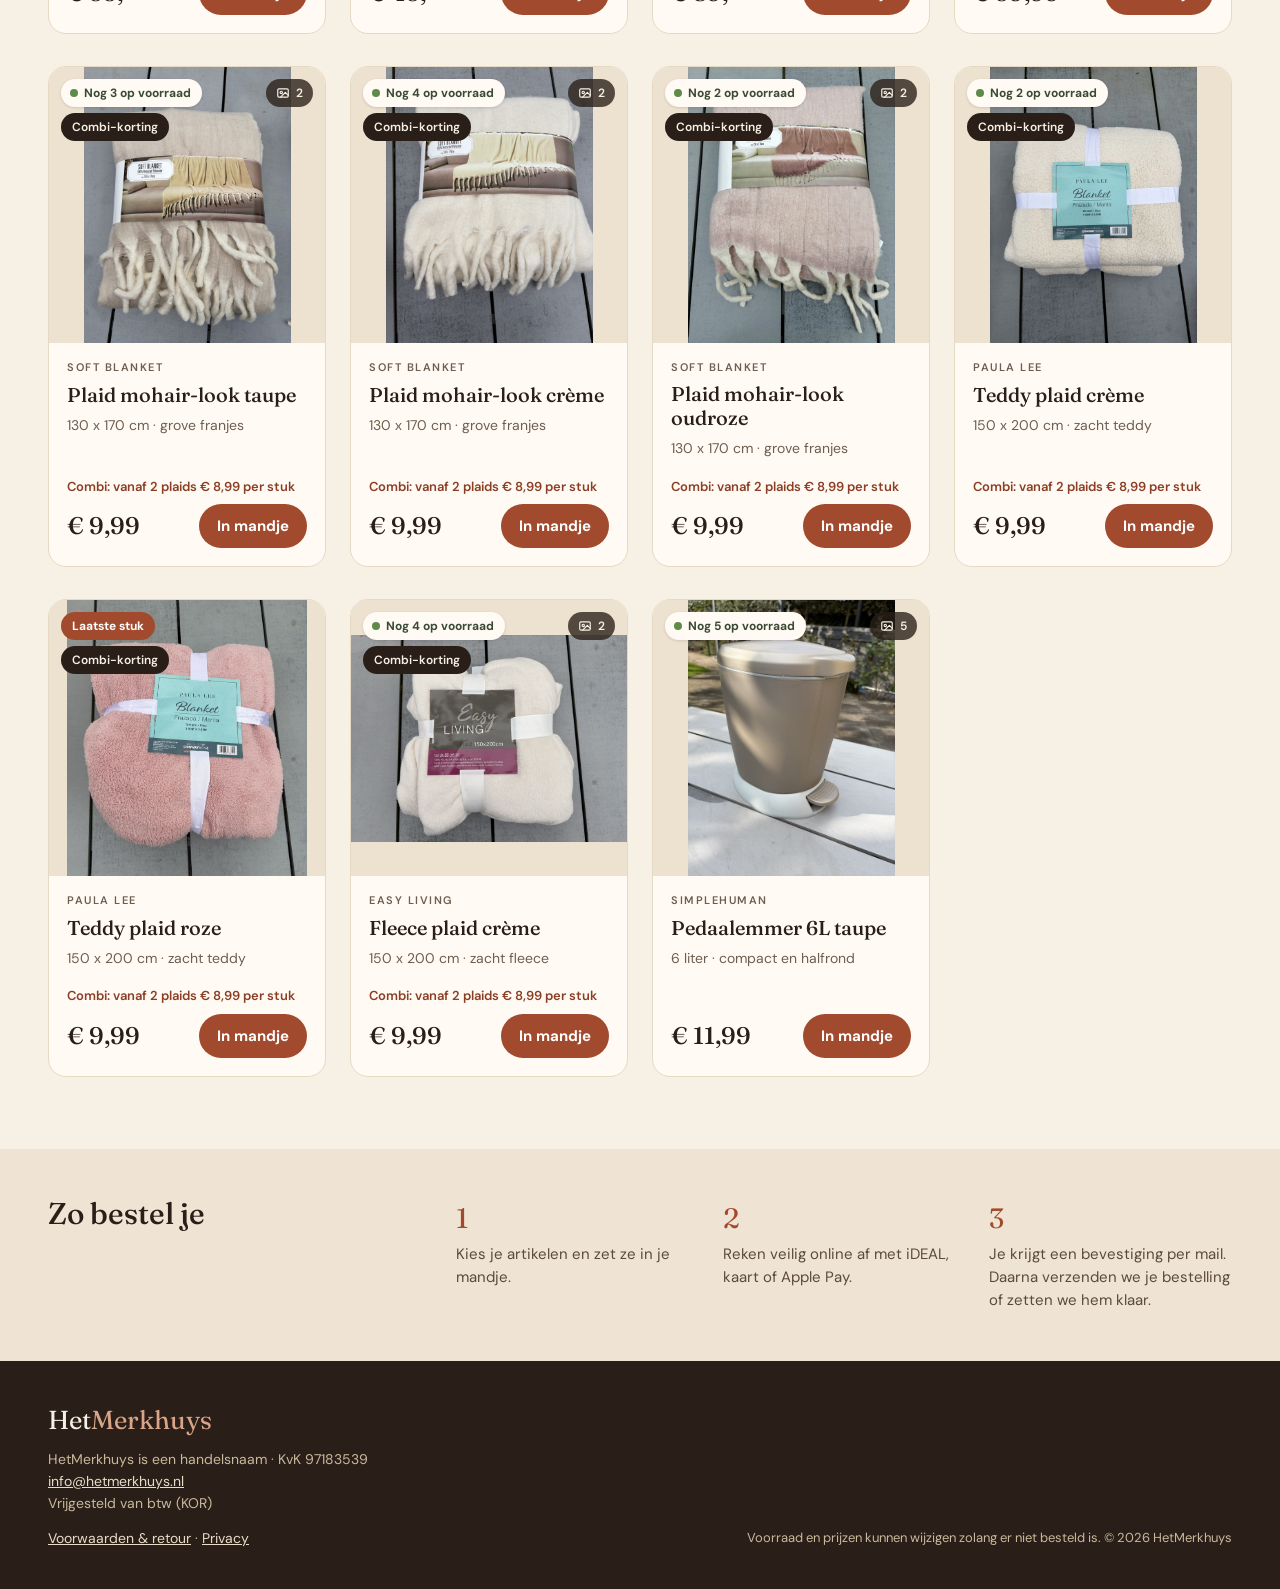
==== commit b5054b52: "Add files via upload" ====
--- a/index.html
+++ b/index.html
@@ -23,6 +23,8 @@
   <span>Gratis verzending vanaf € 75</span>
   <span>Nieuw of in nieuwstaat</span>
 </div>
+
+<div class="sale-bar" id="sale-bar" hidden></div>
 
 <header class="site-header">
   <div class="wrap header__inner">
@@ -130,7 +132,7 @@
     <fieldset class="delivery">
       <legend>Levering</legend>
       <label class="delivery__opt"><input type="radio" name="delivery" value="verzenden" checked><span>Verzenden met PostNL <small>(binnen Nederland)</small></span></label>
-      <label class="delivery__opt"><input type="radio" name="delivery" value="ophalen"><span>Ophalen <small>(gratis)</small></span></label>
+      <label class="delivery__opt"><input type="radio" name="delivery" value="ophalen"><span>Ophalen in Heel <small>(gratis)</small></span></label>
     </fieldset>
     <div class="drawer__row"><span>Producten</span><span id="cart-goods">€ 0,00</span></div>
     <div class="drawer__row"><span>Verzending</span><span id="cart-ship">–</span></div>
--- a/style.css
+++ b/style.css
@@ -382,3 +382,31 @@
 
 .drawer__error { margin: 0 0 12px; padding: 10px 12px; border-radius: 10px; background: #F6DDD3; color: #7A2B14; font-size: 14px; line-height: 1.45; }
 .drawer__error[hidden] { display: none; }
+
+/* Uitverkocht: foto grijs met een banner erover */
+.tile--sold .tile__media img { filter: grayscale(1); opacity: .55; }
+.tile--sold .tile__body { opacity: .7; }
+.tile--sold .tile__img2 { display: none; }
+.gallery__main.is-sold img { filter: grayscale(1); opacity: .55; }
+.gallery__main { position: relative; }
+.sold-banner {
+  position: absolute; left: 0; right: 0; top: 50%; transform: translateY(-50%);
+  z-index: 3; pointer-events: none; text-align: center;
+  background: rgba(42, 31, 24, .88); color: #fff;
+  font-weight: 700; letter-spacing: .18em; text-transform: uppercase;
+  font-size: 1rem; padding: 10px 0;
+}
+.stockpill--sold, .tile--sold .badge--stock { color: #6b625b; }
+.tile--sold .badge--stock::before { background: #9a928b; }
+.stockpill--sold { background: #ece7e2; }
+.stockpill--sold::before { background: #9a928b; }
+
+/* ---- Actie (Black Friday) ---- */
+.sale-bar { background: var(--accent); color: #fff; font-size: 14px; font-weight: 600; padding: 10px 24px; text-align: center; }
+.badge--sale { background: var(--accent); color: #fff; }
+.tile__price { white-space: nowrap; }
+.tile__price .was { display: block; font-size: 13px; margin: 0 0 2px; }
+.was { font-family: var(--sans, inherit); font-size: 15px; font-weight: 400; color: var(--muted); text-decoration: line-through; margin-right: 4px; }
+.was--big { font-size: 18px; }
+
+.modal .was--big, .was--big { display: inline; white-space: nowrap; }
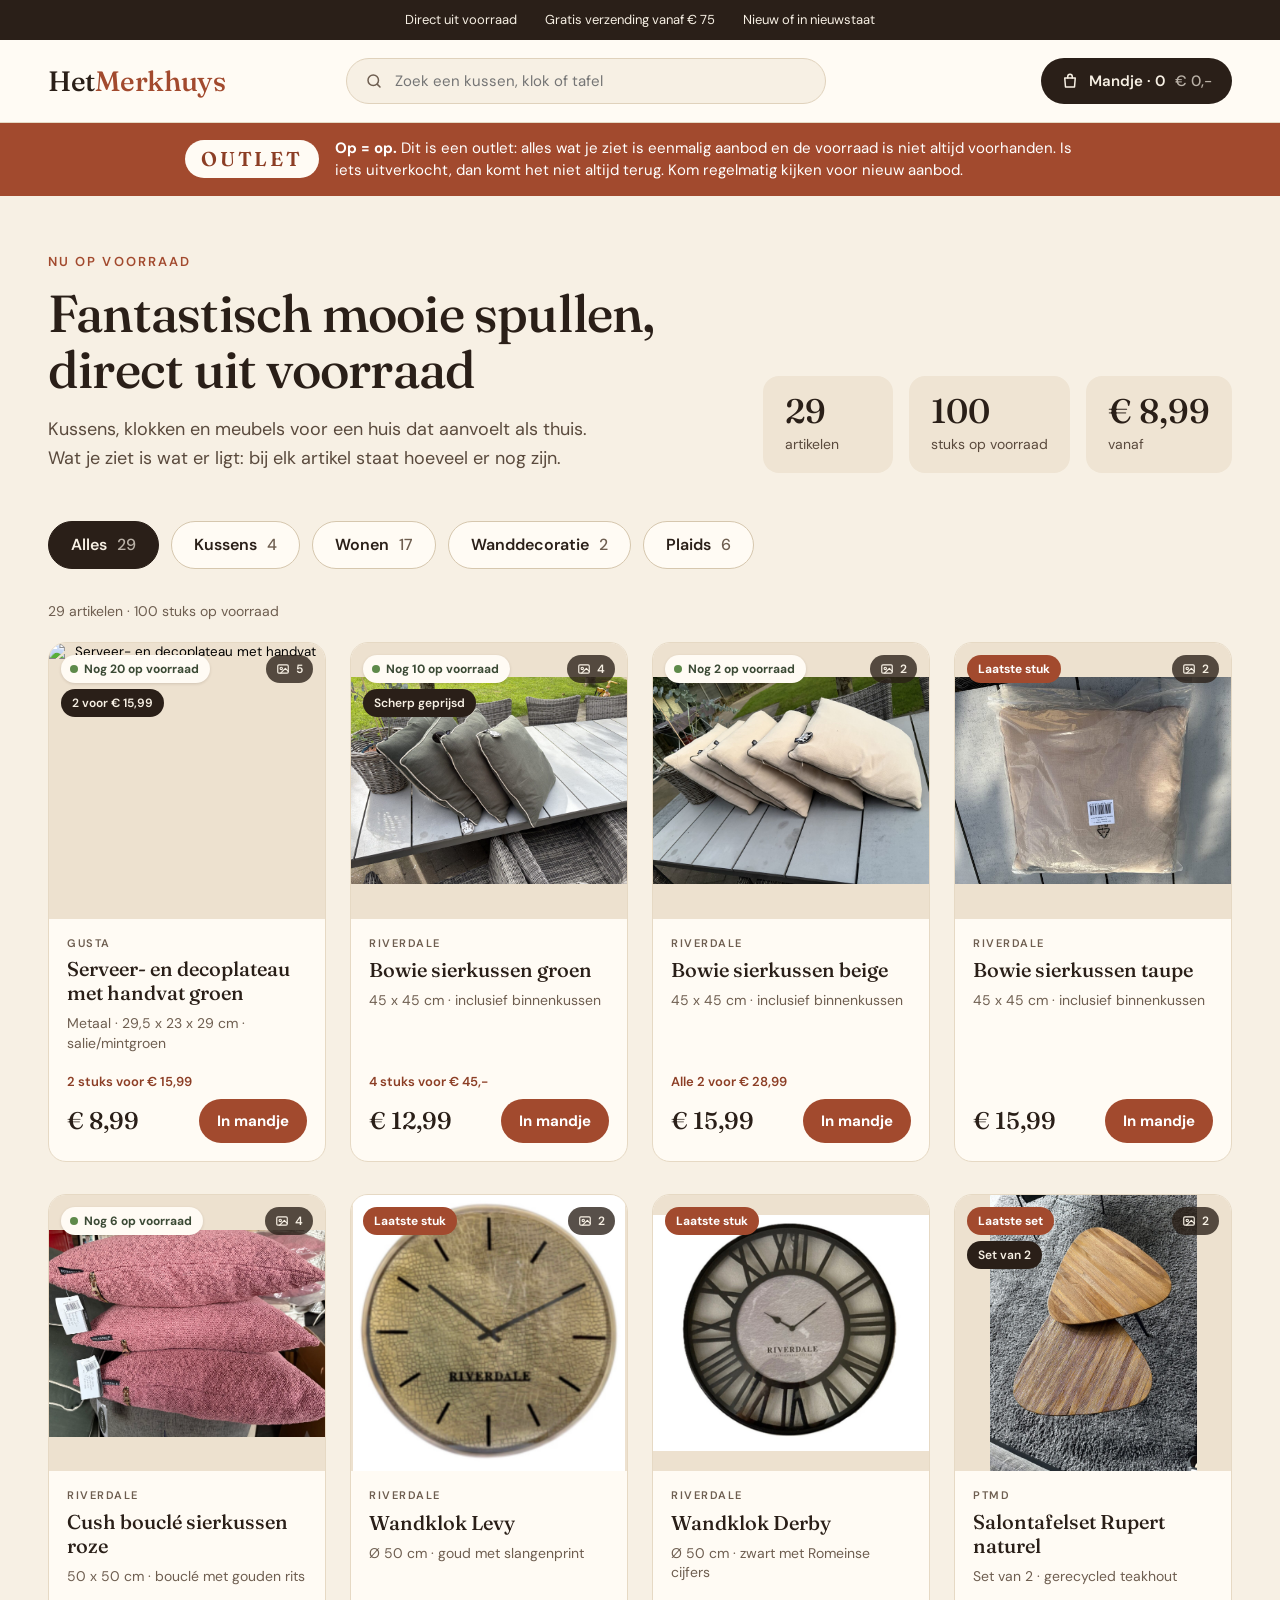
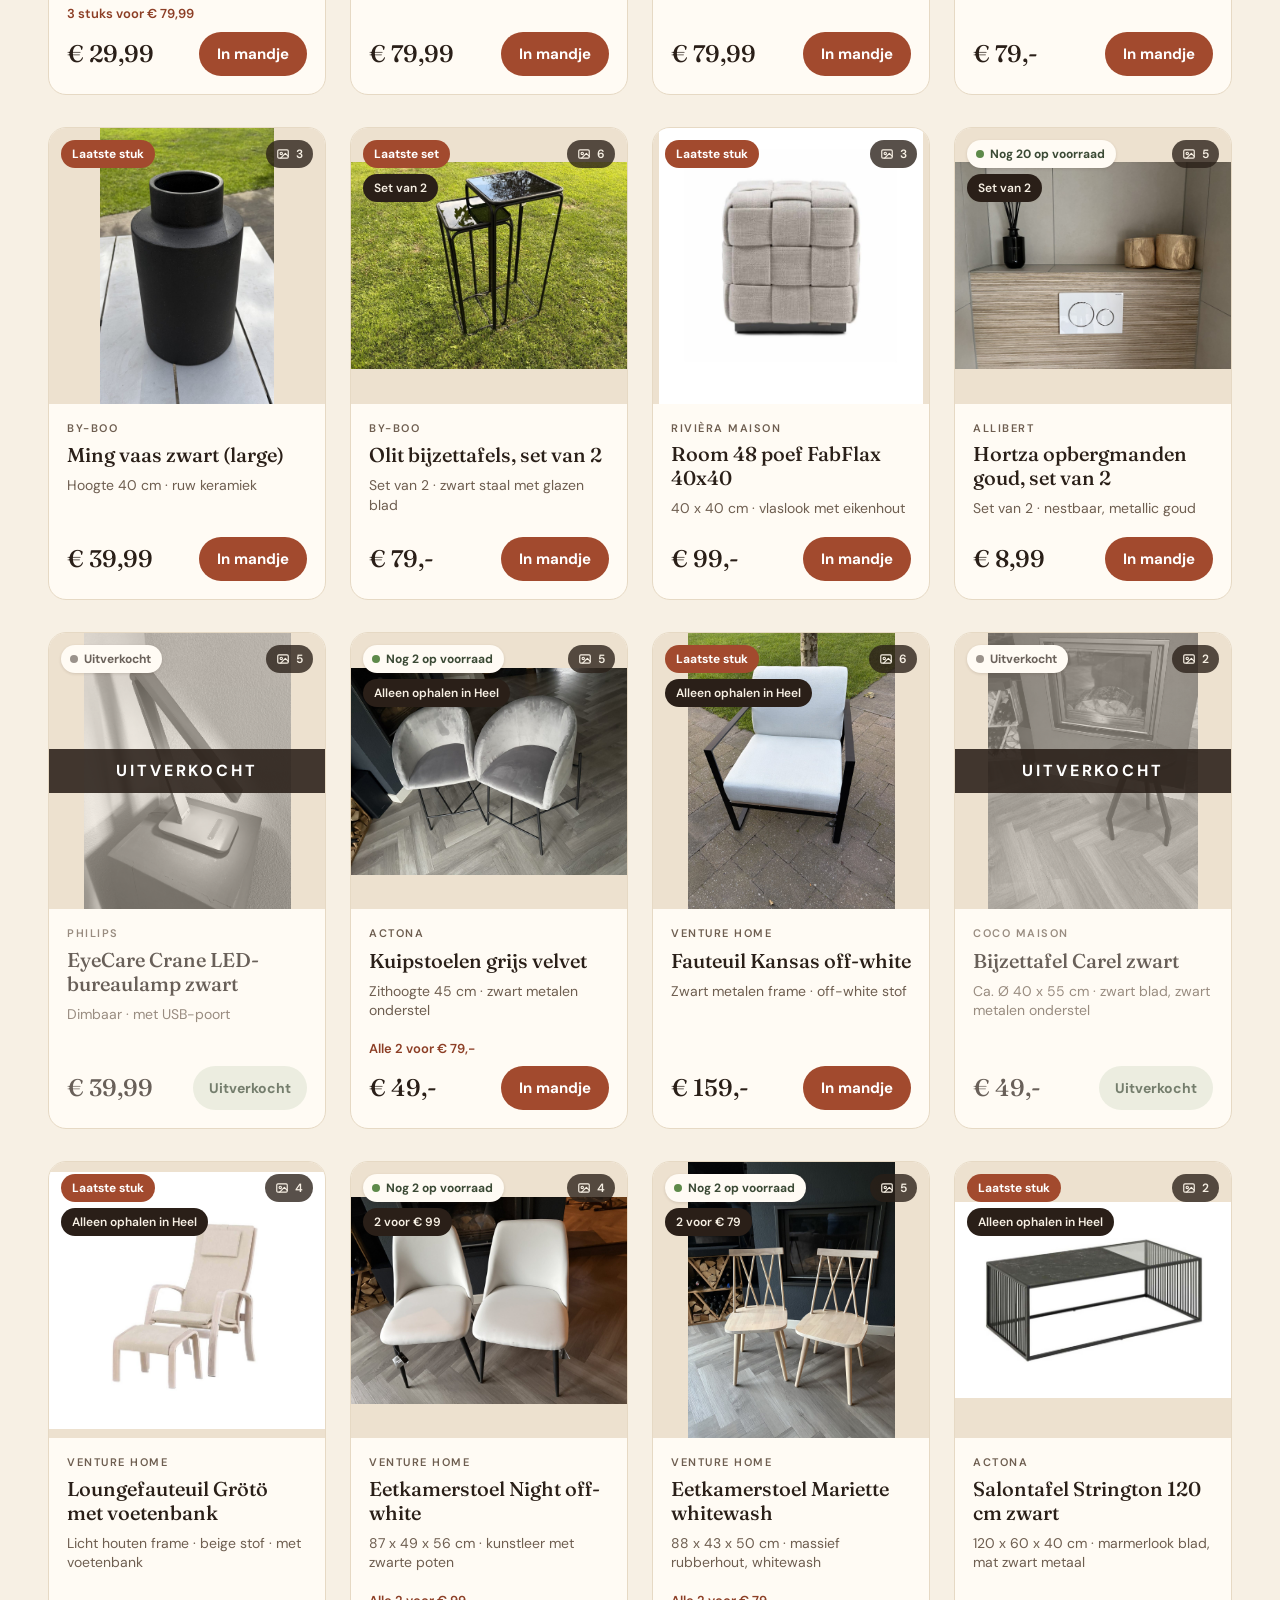
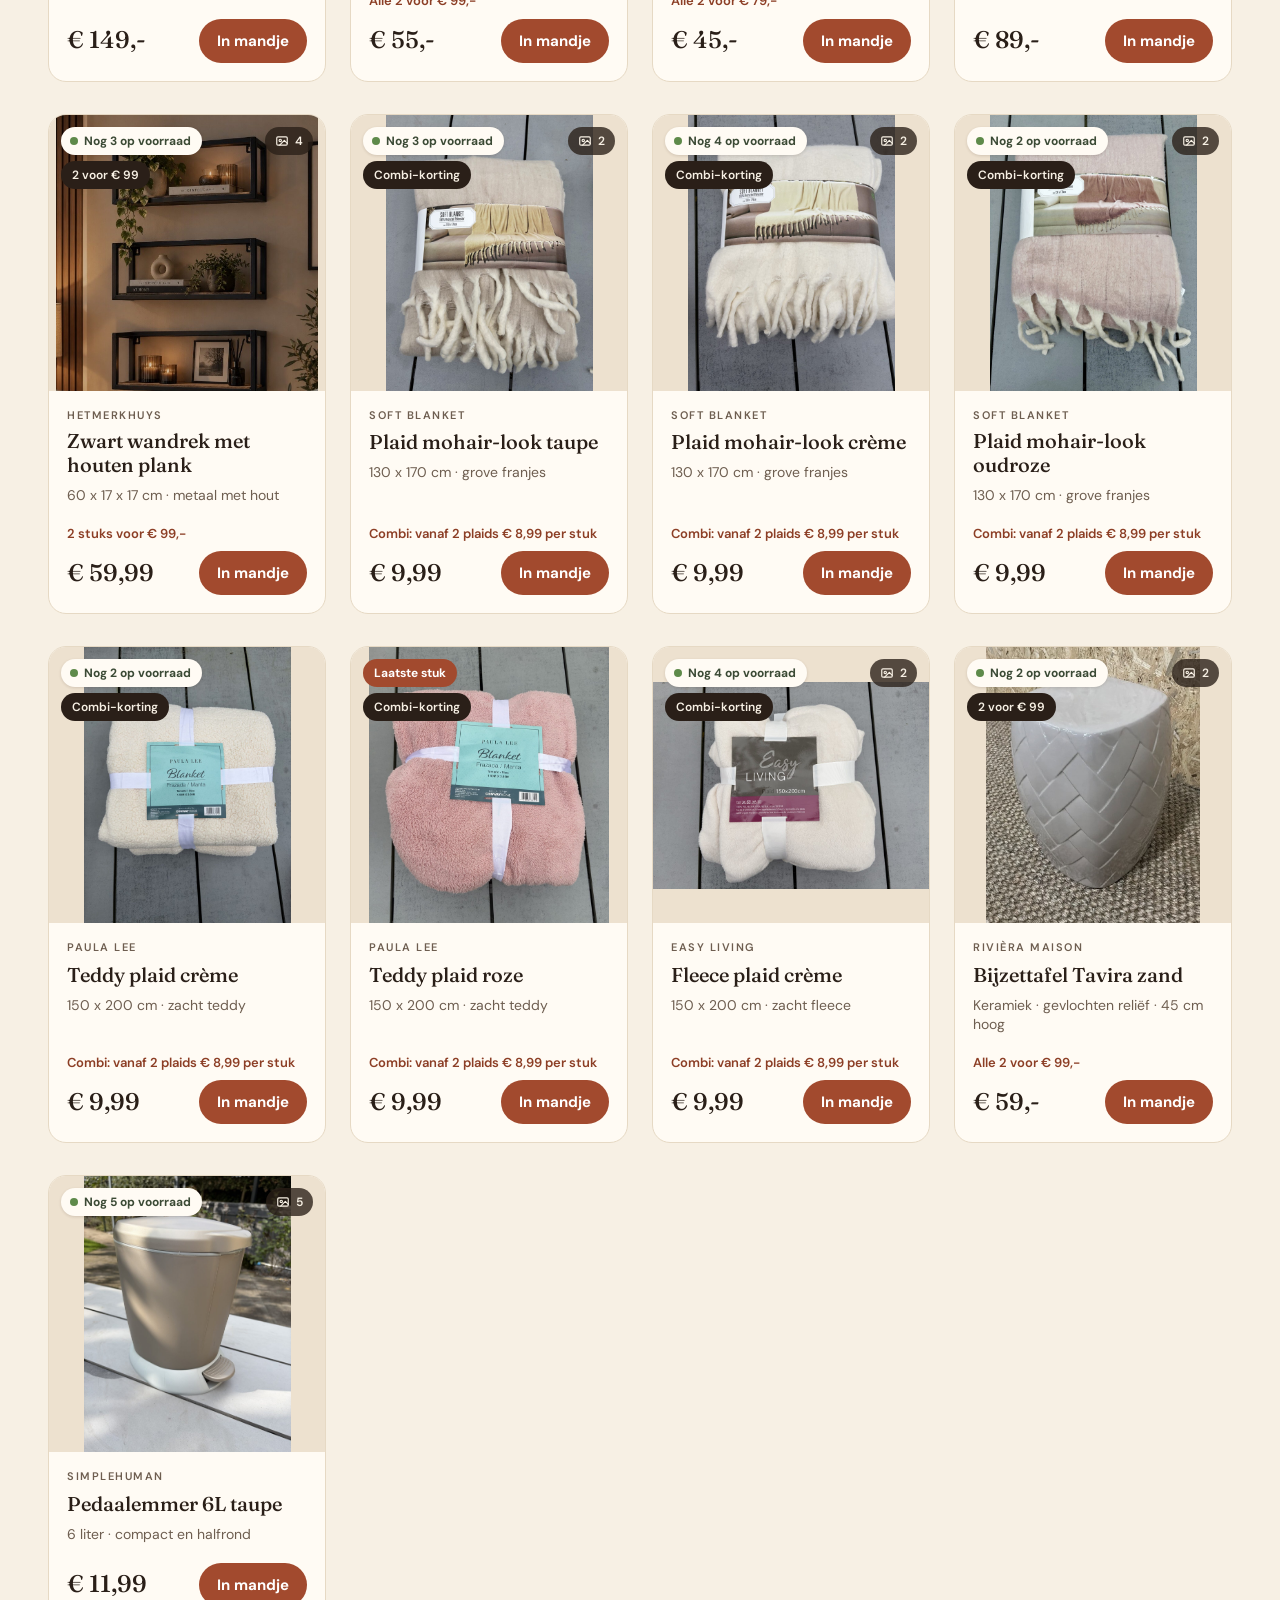
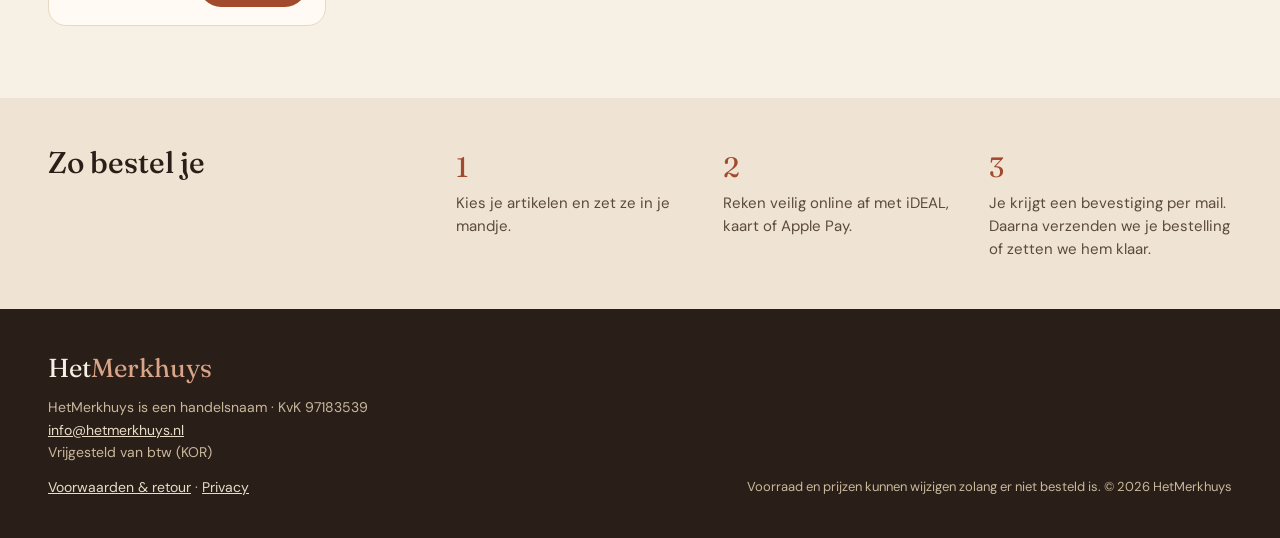
==== commit efcf8eef: "Add files via upload" ====
--- a/index.html
+++ b/index.html
@@ -138,7 +138,7 @@
     <div class="drawer__row"><span>Verzending</span><span id="cart-ship">–</span></div>
     <p class="drawer__shiphint" id="cart-shiphint"></p>
     <div class="drawer__total"><span>Totaal</span><strong id="cart-sum">€ 0,00</strong></div>
-    <p class="drawer__hint" id="cart-hint">Gratis verzending (PostNL, Nederland) vanaf € 75 geldt voor bestellingen die in één gemiddeld pakket passen (max. 10 kg en 100 x 50 x 50 cm). Per extra pakket rekenen we € 6,95. Je bestelt door ons een mail te sturen. Daarna spreken we samen af hoe je betaalt en hoe het bij je komt. Binnen 14 dagen retour mogelijk, retourkosten zijn voor de klant. Zie <a href="voorwaarden.html">voorwaarden &amp; retour</a>.</p>
+    <p class="drawer__hint" id="cart-hint">Gratis verzending (PostNL, Nederland) vanaf € 75 geldt voor bestellingen die in één gemiddeld pakket passen (max. 10 kg en 100 x 50 x 50 cm). Per extra pakket rekenen we € 7,45. Je bestelt door ons een mail te sturen. Daarna spreken we samen af hoe je betaalt en hoe het bij je komt. Binnen 14 dagen retour mogelijk, retourkosten zijn voor de klant. Zie <a href="voorwaarden.html">voorwaarden &amp; retour</a>.</p>
     <p class="drawer__error" id="cart-error" role="alert" hidden></p>
     <a class="btn btn--accent btn--block" id="cart-checkout" href="#" aria-disabled="true">Bestelling versturen</a>
   </div>
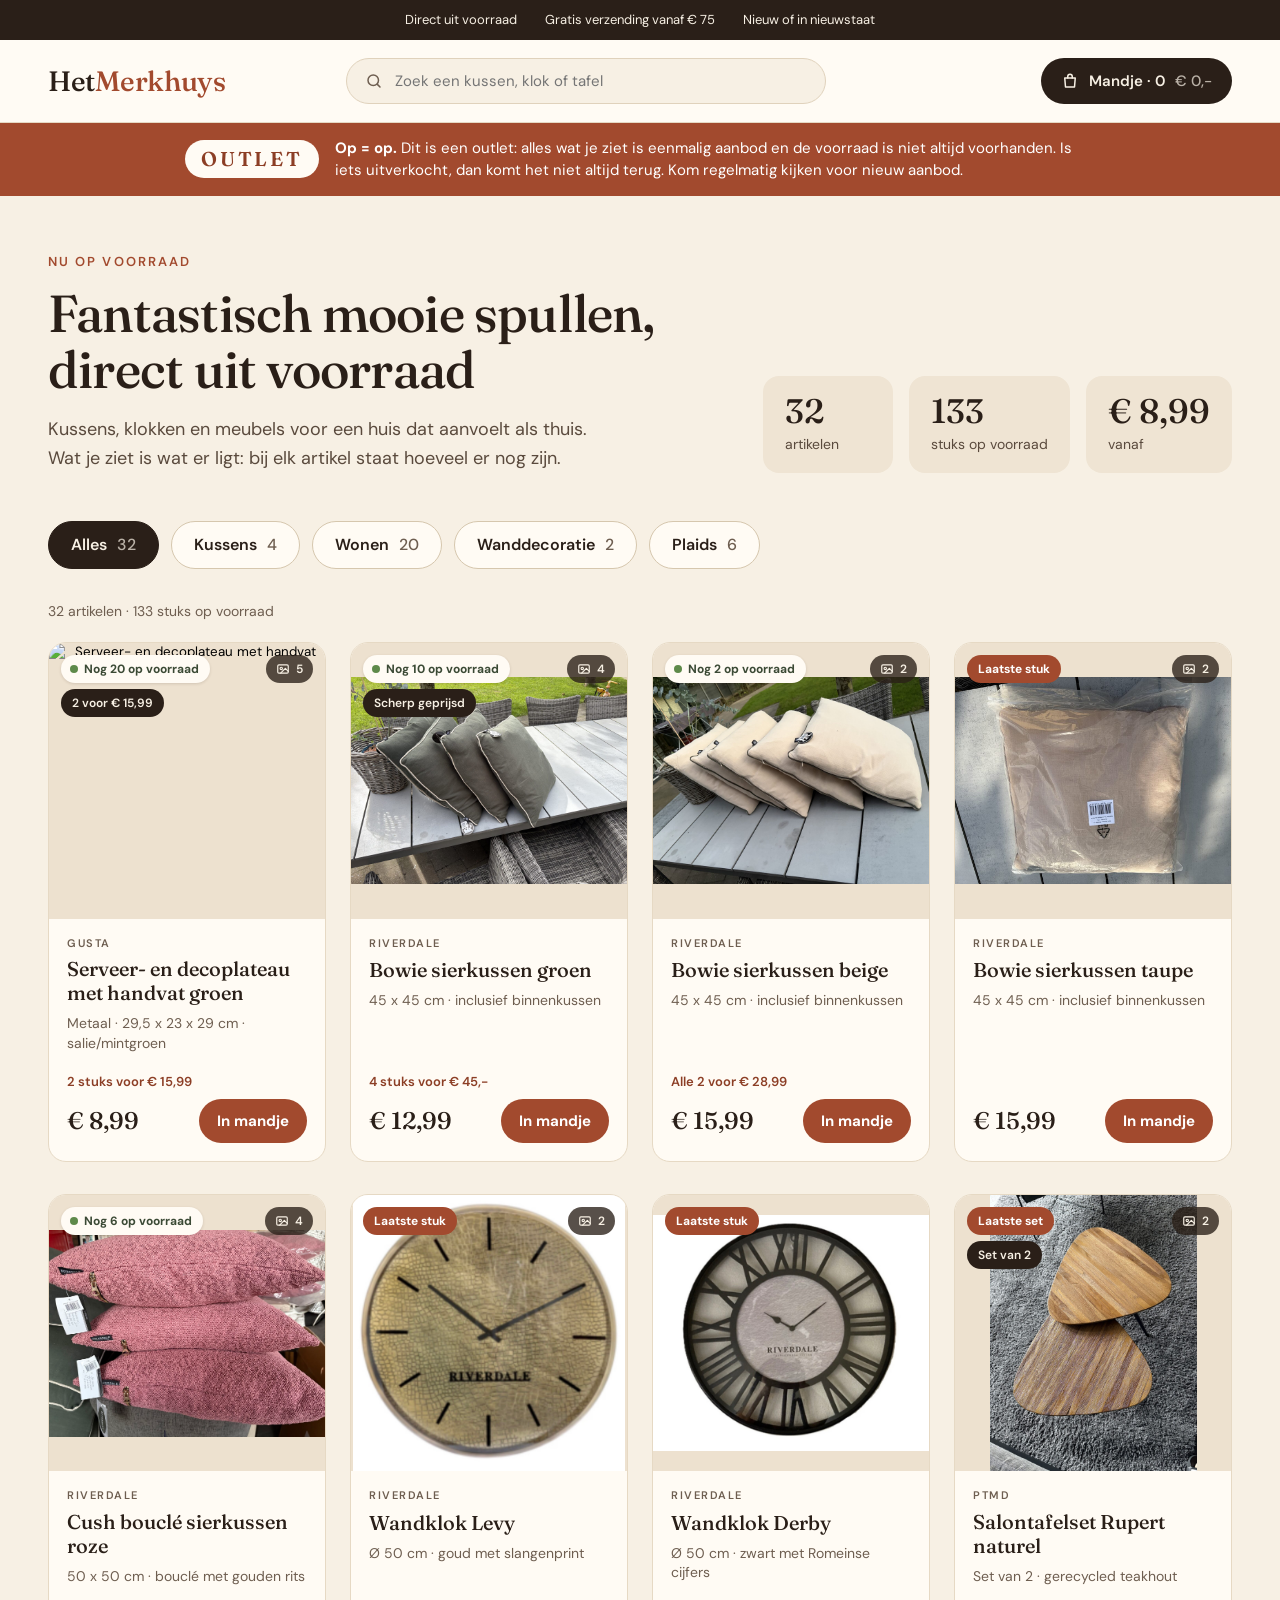
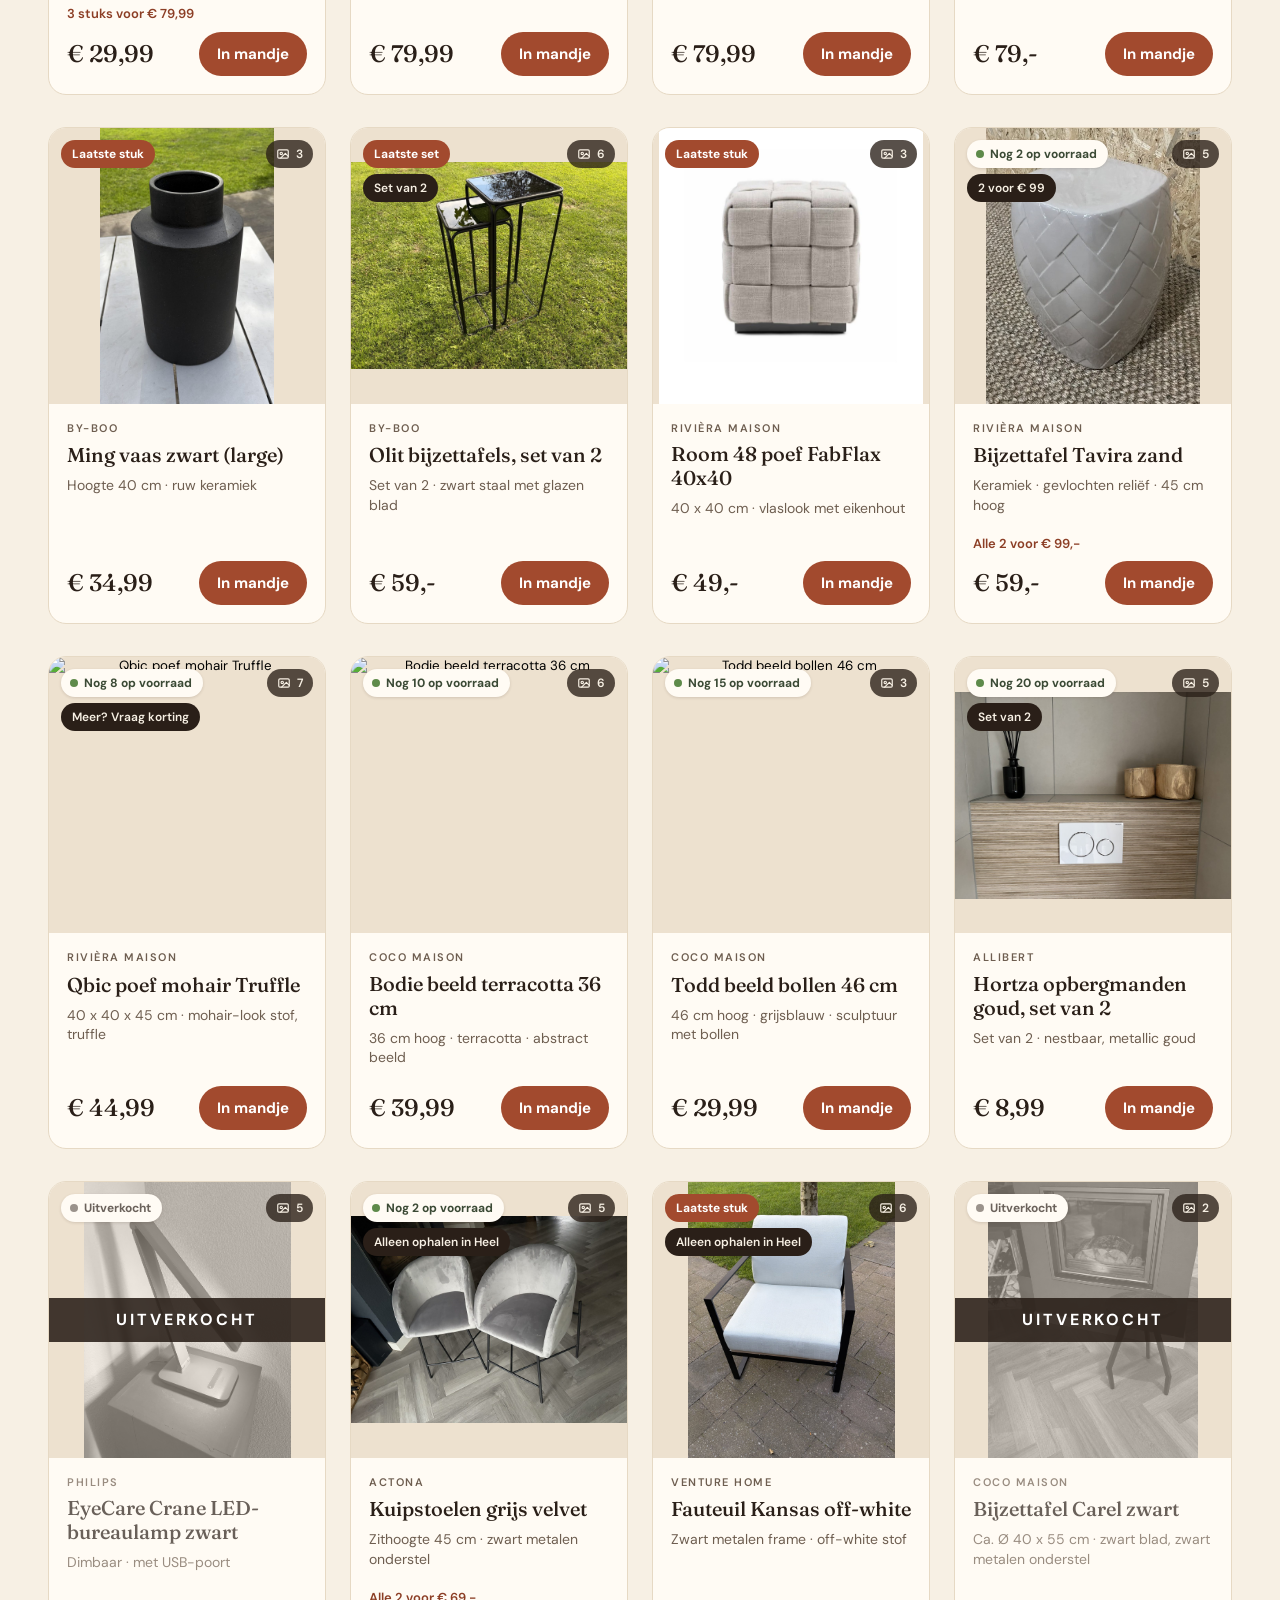
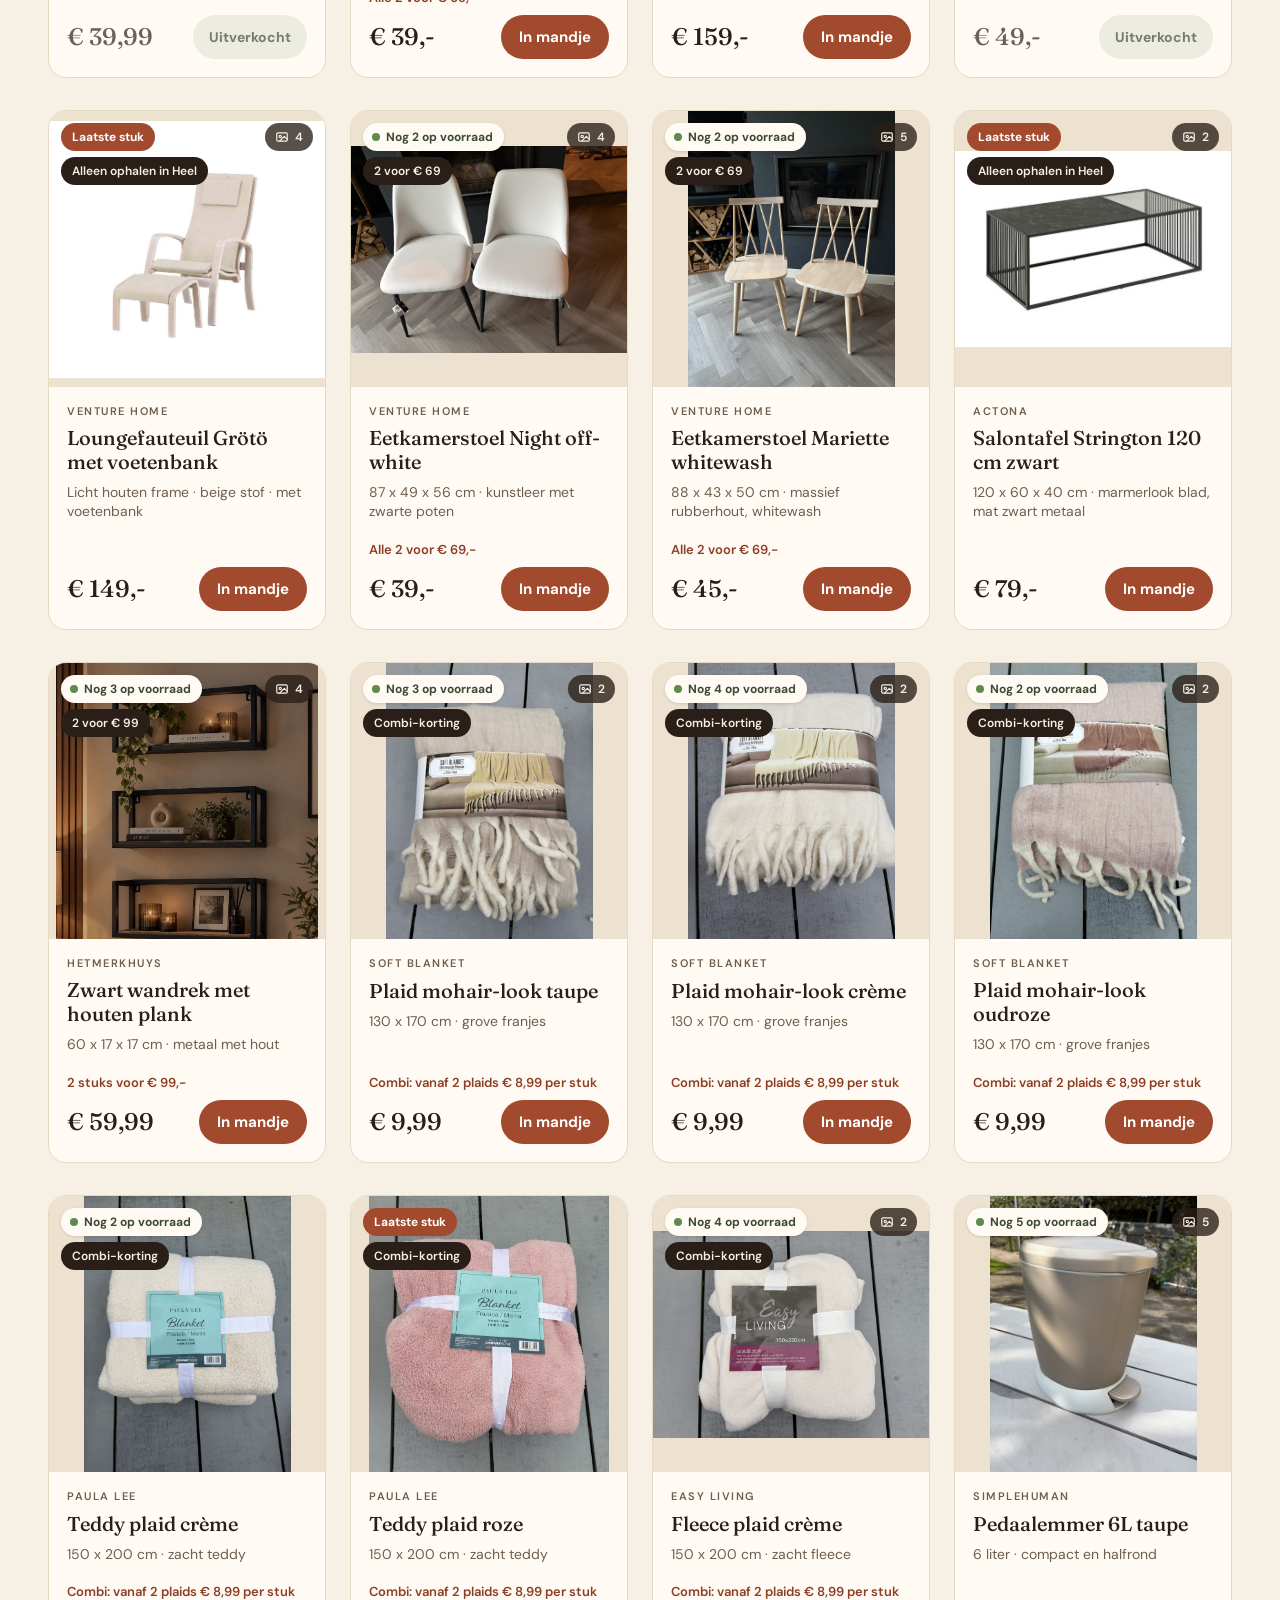
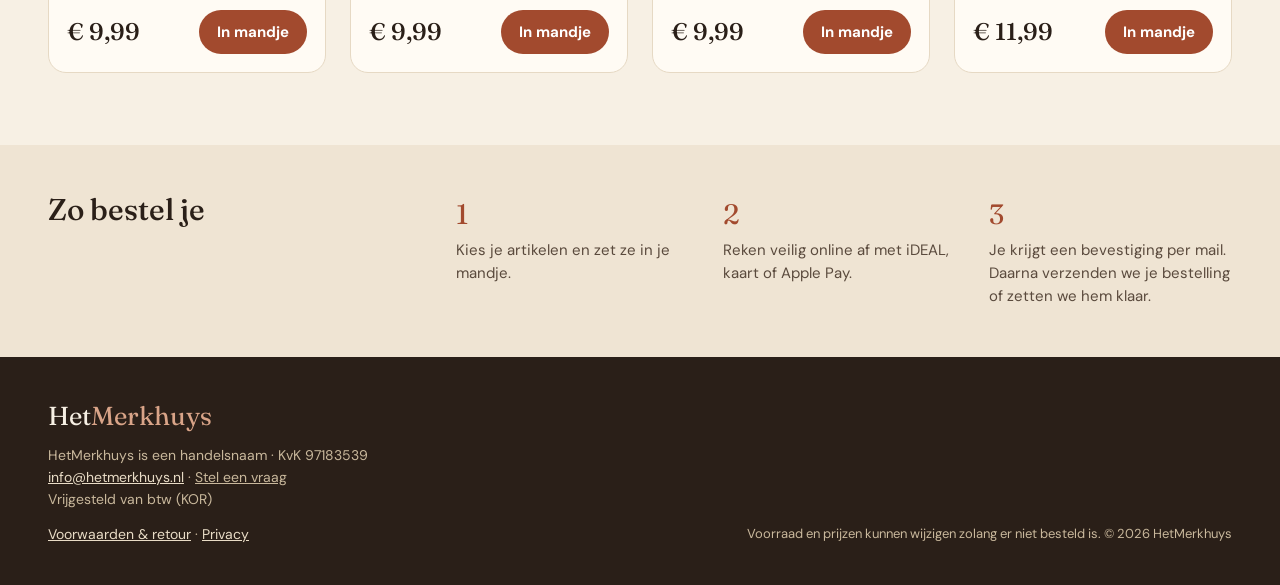
==== commit d1a59102: "Add files via upload" ====
--- a/index.html
+++ b/index.html
@@ -98,13 +98,29 @@
     <div>
       <div class="footer__logo">Het<span>Merkhuys</span></div>
       <p>HetMerkhuys is een handelsnaam &middot; KvK 97183539<br>
-      <a href="mailto:info@hetmerkhuys.nl">info@hetmerkhuys.nl</a><br>
+      <a href="mailto:info@hetmerkhuys.nl">info@hetmerkhuys.nl</a> &middot; <button type="button" class="linkbtn" data-ask="">Stel een vraag</button><br>
       Vrijgesteld van btw (KOR)</p>
       <p class="footer__links"><a href="voorwaarden.html">Voorwaarden &amp; retour</a> &middot; <a href="privacy.html">Privacy</a></p>
     </div>
     <p class="footer__note">Voorraad en prijzen kunnen wijzigen zolang er niet besteld is. &copy; <span id="year"></span> HetMerkhuys</p>
   </div>
 </footer>
+
+<!-- Vraag stellen -->
+<dialog class="askdlg" id="ask-dialog" aria-labelledby="ask-title">
+  <form id="ask-form" class="askform" novalidate>
+    <button type="button" class="iconbtn askform__close" data-ask-close="1" aria-label="Sluiten"><svg width="18" height="18" viewBox="0 0 24 24" fill="none" stroke="currentColor" stroke-width="2.2" stroke-linecap="round" aria-hidden="true"><path d="M6 6l12 12M18 6L6 18"></path></svg></button>
+    <h2 id="ask-title">Stel een vraag</h2>
+    <p class="askform__product" id="ask-product" hidden></p>
+    <label>Je naam<input type="text" name="name" autocomplete="name" required maxlength="100"></label>
+    <label>Je e-mailadres<input type="email" name="email" autocomplete="email" required maxlength="200"></label>
+    <label>Je vraag<textarea name="message" rows="5" required maxlength="2000"></textarea></label>
+    <div class="askform__hp" aria-hidden="true"><label>Laat dit leeg<input type="text" name="website" tabindex="-1" autocomplete="off"></label></div>
+    <p class="askform__status" id="ask-status" role="status" aria-live="polite"></p>
+    <button type="submit" class="btn btn--block" id="ask-send">Verstuur</button>
+    <p class="askform__note">We antwoorden meestal binnen een dag. Je gegevens gebruiken we alleen om je vraag te beantwoorden.</p>
+  </form>
+</dialog>
 
 <!-- Mandjebalk -->
 <div class="cartbar" id="cartbar" hidden>
--- a/style.css
+++ b/style.css
@@ -410,3 +410,95 @@
 .was--big { font-size: 18px; }
 
 .modal .was--big, .was--big { display: inline; white-space: nowrap; }
+
+/* Vraag stellen */
+.linkbtn { background: none; border: 0; padding: 0; font: inherit; color: inherit; text-decoration: underline; cursor: pointer; }
+.linkbtn:hover { color: var(--accent); }
+.info__ask { margin-top: 14px; font-size: 14px; color: var(--muted, #666); }
+.askdlg { border: 0; border-radius: 14px; padding: 0; width: min(480px, calc(100vw - 32px)); max-height: calc(100vh - 32px); box-shadow: 0 20px 60px rgba(0,0,0,.3); }
+.askdlg::backdrop { background: rgba(0,0,0,.45); }
+.askform { position: relative; padding: 26px 24px 22px; display: grid; gap: 14px; }
+.askform h2 { margin: 0; font-size: 22px; padding-right: 40px; }
+.askform label { display: grid; gap: 6px; font-size: 14px; font-weight: 600; }
+.askform input, .askform textarea { font: inherit; font-weight: 400; padding: 11px 12px; border: 1px solid #c9c9c9; border-radius: 10px; width: 100%; box-sizing: border-box; }
+.askform input:focus, .askform textarea:focus { outline: 2px solid var(--accent, #2a6); outline-offset: 1px; }
+.askform__close { position: absolute; right: 12px; top: 12px; }
+.askform__product { margin: -6px 0 0; font-size: 14px; color: #555; }
+.askform__hp { position: absolute; left: -9999px; width: 1px; height: 1px; overflow: hidden; }
+.askform__status { margin: 0; min-height: 1.2em; font-size: 14px; }
+.askform__status.is-error { color: #b00020; }
+.askform__status.is-ok { color: #1b6e3a; }
+.askform__note { margin: 0; font-size: 12.5px; color: #777; }
+
+/* ---- Mobiel: compacter en makkelijker te bedienen ---- */
+@media (max-width: 760px) {
+  .usp-bar { font-size: 12px; padding: 8px 12px; gap: 16px; flex-wrap: nowrap; }
+  .usp-bar span:nth-child(3) { display: none; }
+  .logo { font-size: 26px; }
+  .header__inner { padding-top: 12px; padding-bottom: 12px; }
+  .outlet { padding-top: 14px; padding-bottom: 14px; }
+  .outlet p { font-size: 13px; line-height: 1.45; }
+  .intro { padding-top: 28px; gap: 20px; }
+  .intro h1 { font-size: 30px; }
+  .intro__lead { font-size: 16px; }
+  .stats { flex-wrap: nowrap; gap: 8px; width: 100%; }
+  .stat { flex: 1 1 0; min-width: 0; padding: 12px 12px; border-radius: 14px; }
+  .stat__num { font-size: 24px; }
+  .stat__label { font-size: 12px; margin-top: 4px; }
+
+  /* Categorieën: één rij, zijwaarts vegen */
+  .cats { padding-top: 16px; }
+  .cats__row {
+    flex-wrap: nowrap; overflow-x: auto; gap: 8px; margin: 0 -16px; padding: 2px 16px 8px;
+    scrollbar-width: none; -webkit-overflow-scrolling: touch; scroll-snap-type: x proximity; scroll-padding-left: 16px;
+  }
+  .cats__row::-webkit-scrollbar { display: none; }
+  .pill { flex: none; height: 42px; padding: 0 16px; font-size: 15px; gap: 8px; scroll-snap-align: start; }
+  .products { padding-top: 12px; }
+
+  /* Labels op de foto's: kleiner, aantal foto's naar rechtsonder */
+  .badges { left: 8px; top: 8px; gap: 4px; }
+  .badge { font-size: 11px; padding: 4px 9px; }
+  .badge--stock { padding-left: 7px; gap: 5px; }
+  .badge--stock::before { width: 7px; height: 7px; }
+  .photocount { top: auto; bottom: 8px; right: 8px; font-size: 11px; padding: 3px 8px; }
+  .tile__name button { font-size: 16px; }
+  .tile__spec { font-size: 13px; }
+  .tile__price { font-size: 20px; }
+
+  /* Productvenster */
+  .gallery__thumbs { flex-wrap: nowrap; overflow-x: auto; scrollbar-width: none; margin-right: -16px; padding-right: 16px; }
+  .gallery__thumbs::-webkit-scrollbar { display: none; }
+  .gallery__thumbs .thumb { flex: none; }
+  .info__price strong { font-size: 32px; }
+  .buy { position: sticky; bottom: 0; z-index: 5; margin: 20px -16px 0; padding: 12px 16px calc(12px + env(safe-area-inset-bottom)); background: var(--surface); border-top: 1px solid var(--line); }
+  .buy .btn { flex: 1 1 140px; }
+}
+
+@media (max-width: 760px) {
+  /* Mandjebalk: één compacte rij */
+  .cartbar { bottom: 10px; padding: 0 10px; bottom: calc(10px + env(safe-area-inset-bottom)); }
+  .cartbar__inner { width: 100%; max-width: 460px; flex-wrap: nowrap; justify-content: space-between; gap: 10px; padding: 8px 8px 8px 18px; font-size: 15px; }
+  .cartbar__ex { display: none; }
+  .cartbar .btn { flex: none; height: 44px; padding: 0 18px; font-size: 15px; }
+  .toast { bottom: calc(80px + env(safe-area-inset-bottom)); white-space: nowrap; overflow: hidden; text-overflow: ellipsis; border-radius: 14px; padding: 10px 16px; font-size: 13px; }
+
+  /* Mandje: het hele paneel scrolt, zodat de artikelen niet verdwijnen */
+  .drawer { width: 100%; overflow-y: auto; -webkit-overflow-scrolling: touch; }
+  .drawer__head { position: sticky; top: 0; z-index: 3; background: var(--surface); padding: 14px 16px; }
+  .drawer__head h2 { font-size: 24px; }
+  .drawer__items { flex: none; overflow: visible; }
+  .line { padding: 14px 16px; }
+  .drawer__foot { padding: 16px 16px 20px; }
+  .drawer__foot .btn { position: sticky; bottom: 10px; }
+}
+@media (max-width: 760px) {
+  .line .stepper { height: 42px; }
+  .line .stepper button { width: 42px; height: 42px; }
+  .line__remove { padding: 10px 6px; }
+}
+@media (max-width: 380px) {
+  .logo { font-size: 22px; }
+  .header__inner { gap: 8px; }
+  .usp-bar { gap: 10px; font-size: 11px; }
+}
